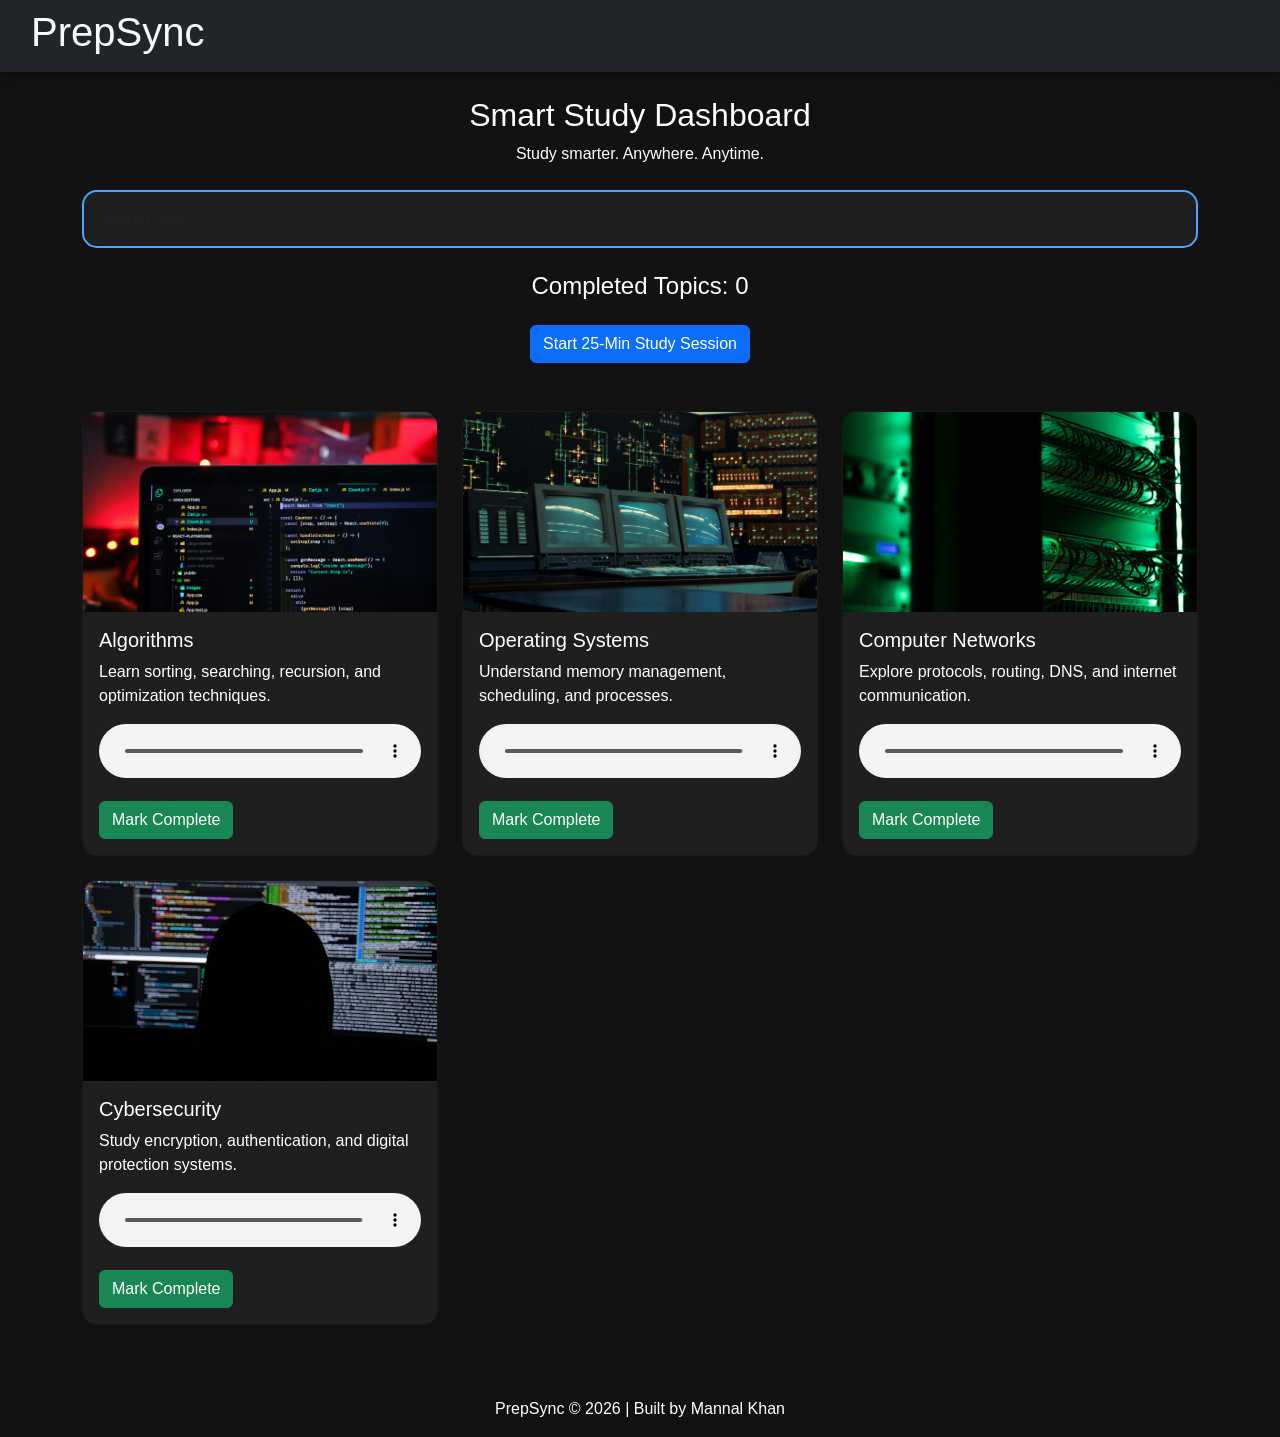
==== pwa-project/index.html @ e470e9e8 "Fixed missing audio file" ====
<!DOCTYPE html>
<html lang="en">

<head>

  <meta charset="UTF-8">

  <meta name="viewport"
        content="width=device-width, initial-scale=1.0">

  <title>PrepSync</title>

  <link rel="manifest" href="manifest.json">

  <link href="https://cdn.jsdelivr.net/npm/bootstrap@5.3.3/dist/css/bootstrap.min.css"
        rel="stylesheet">

  <link rel="stylesheet" href="style.css">

</head>

<body>

  <!-- NAVBAR -->

  <nav class="navbar navbar-dark bg-dark px-3">

    <h1 class="text-light">PrepSync</h1>

  </nav>

  <!-- MAIN CONTENT -->

  <div class="container mt-4">

    <!-- HEADER -->

    <div class="text-center mb-4">

      <h2>Smart Study Dashboard</h2>

      <p>Study smarter. Anywhere. Anytime.</p>

    </div>

    <!-- SEARCH BAR -->

    <div class="mb-4">

      <input
        type="text"
        id="searchInput"
        class="form-control"
        placeholder="Search topics..."
      >

    </div>

    <!-- PROGRESS TRACKER -->

    <div class="text-center mb-4">

      <h4 id="progressText">

        Completed Topics: 0

      </h4>

    </div>

    <!-- STUDY TIMER -->

    <div class="text-center mb-5">

      <button
        class="btn btn-primary"
        onclick="startTimer()"
      >

        Start 25-Min Study Session

      </button>

      <h3 id="timer" class="mt-3"></h3>

    </div>

    <!-- DYNAMIC TOPIC CARDS -->

    <div class="row"
         id="topicsContainer">

    </div>

  </div>

  <!-- FOOTER -->

  <footer class="text-center mt-5 mb-3">

    <p>

      PrepSync © 2026 | Built by Mannal Khan

    </p>

  </footer>

  <script src="app.js"></script>

</body>

</html>
---- pwa-project/style.css ----
body {
  background-color: #121212;
  color: white;
  font-family: Arial, sans-serif;
}

.card {
  background-color: #1f1f1f;
  color: white;
  transition: transform 0.3s;
  border-radius: 15px;
}

.card:hover {
  transform: scale(1.03);
}

img {
  height: 200px;
  object-fit: cover;
}

.navbar {
  box-shadow: 0px 2px 10px rgba(0,0,0,0.5);
}
.navbar h1 {
  margin-left: 15px;
}
#searchInput {
  padding: 15px;
  border-radius: 15px;
  border: 2px solid #4da6ff;
  background-color: #1e1e1e;
  color: white;
}

#searchInput:focus {
  outline: none;
  box-shadow: 0px 0px 10px #4da6ff;
}
.card {
  overflow: hidden;
}

.card img {
  transition: transform 0.3s ease;
}

.card:hover img {
  transform: scale(1.05);
}
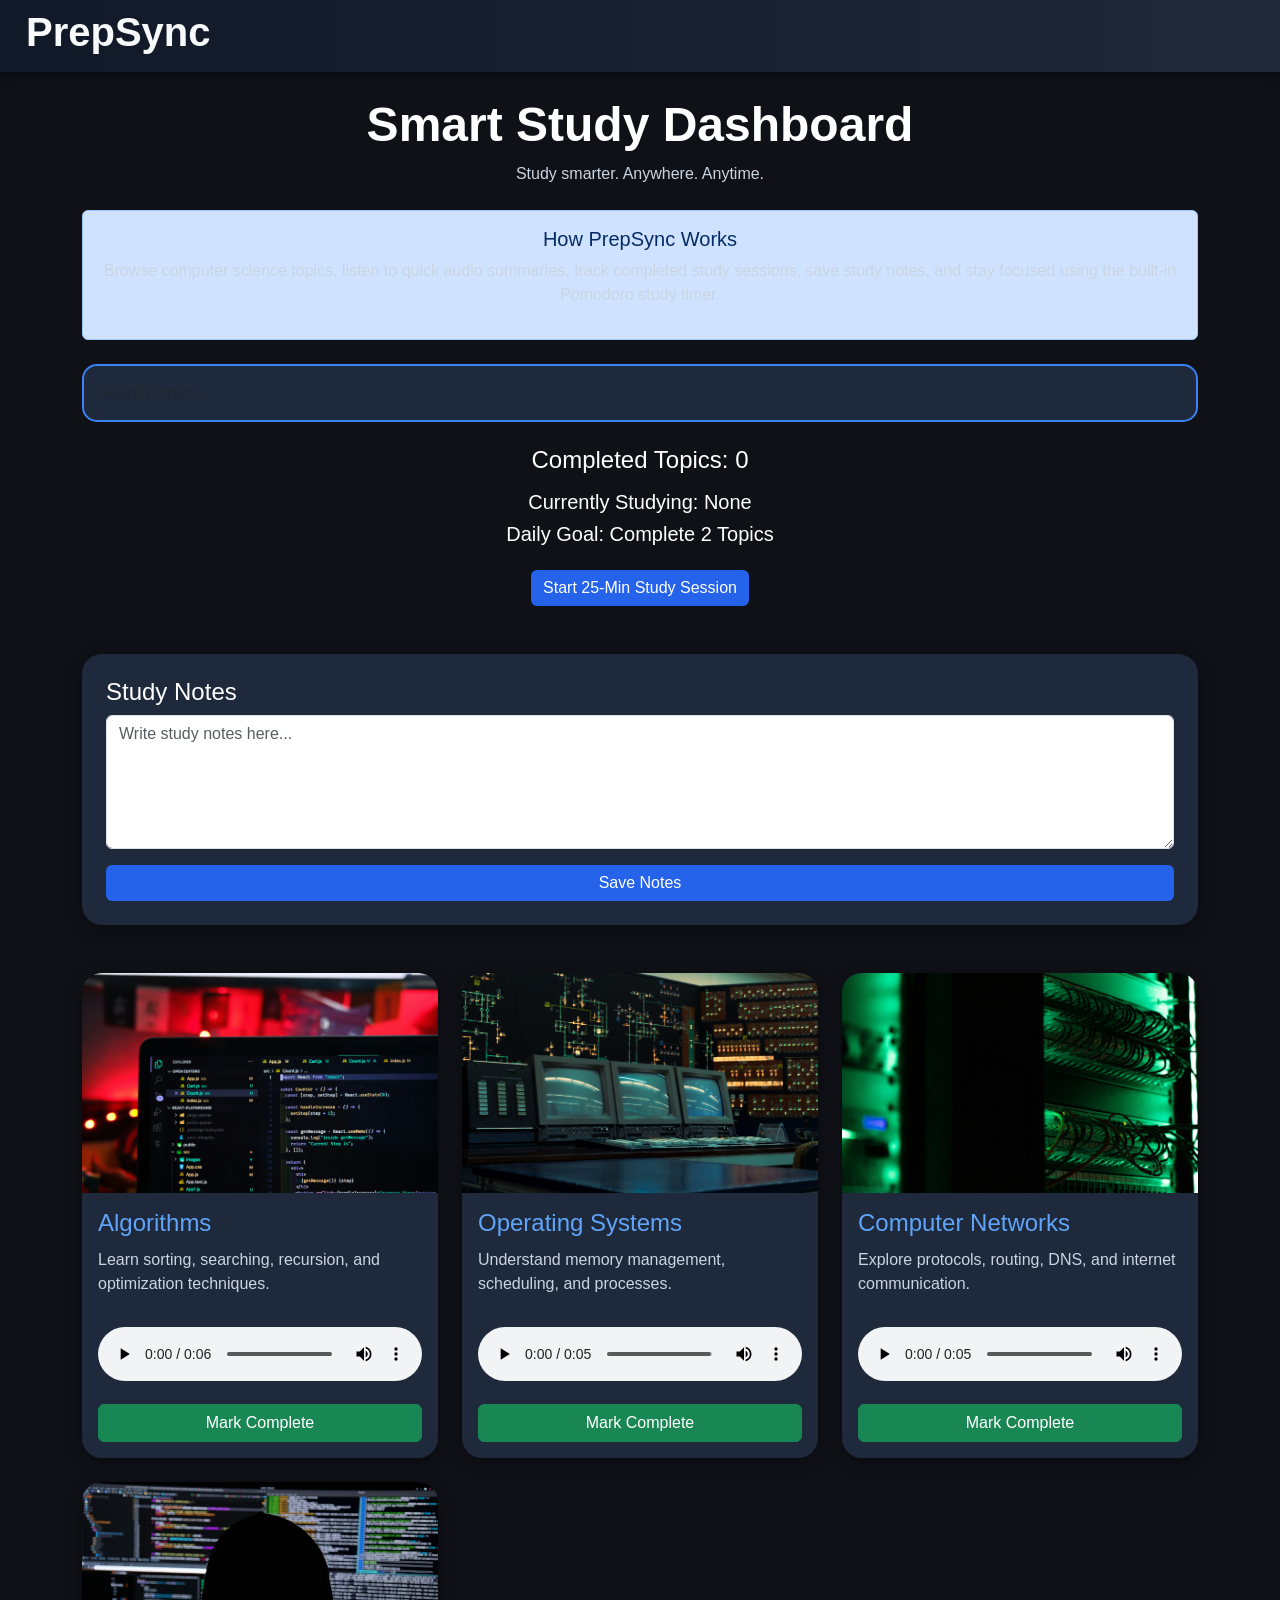
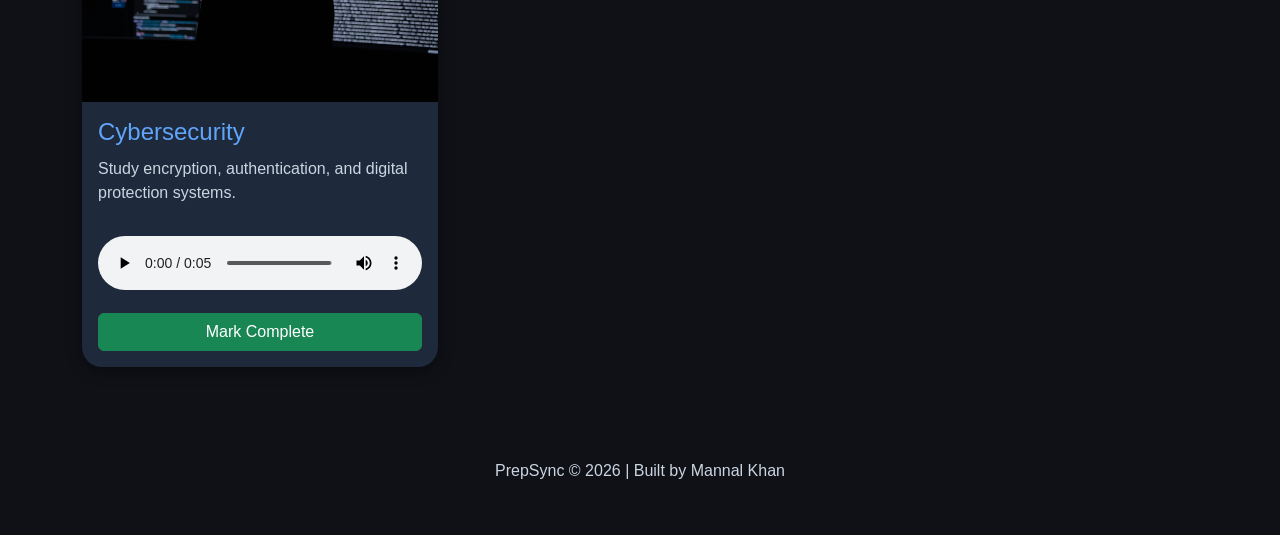
==== commit b229a71b: "Updated PrepSync functionality" ====
--- a/pwa-project/index.html
+++ b/pwa-project/index.html
@@ -41,6 +41,20 @@
 
       <p>Study smarter. Anywhere. Anytime.</p>
 
+      <div class="alert alert-primary mt-4">
+
+        <h5>How PrepSync Works</h5>
+
+        <p>
+
+          Browse computer science topics, listen to quick audio summaries,
+          track completed study sessions, save study notes, and stay focused
+          using the built-in Pomodoro study timer.
+
+        </p>
+
+      </div>
+
     </div>
 
     <!-- SEARCH BAR -->
@@ -56,7 +70,7 @@
 
     </div>
 
-    <!-- PROGRESS TRACKER -->
+    <!-- PROGRESS -->
 
     <div class="text-center mb-4">
 
@@ -66,9 +80,21 @@
 
       </h4>
 
+      <h5 id="currentTopic" class="mt-3">
+
+        Currently Studying: None
+
+      </h5>
+
+      <h5 class="mt-2">
+
+        Daily Goal: Complete 2 Topics
+
+      </h5>
+
     </div>
 
-    <!-- STUDY TIMER -->
+    <!-- TIMER -->
 
     <div class="text-center mb-5">
 
@@ -85,7 +111,31 @@
 
     </div>
 
-    <!-- DYNAMIC TOPIC CARDS -->
+    <!-- NOTES -->
+
+    <div class="card p-4 mb-5">
+
+      <h4>Study Notes</h4>
+
+      <textarea
+        id="studyNotes"
+        class="form-control mb-3"
+        rows="5"
+        placeholder="Write study notes here..."
+      ></textarea>
+
+      <button
+        class="btn btn-primary"
+        onclick="saveNotes()"
+      >
+
+        Save Notes
+
+      </button>
+
+    </div>
+
+    <!-- TOPIC CARDS -->
 
     <div class="row"
          id="topicsContainer">
--- a/pwa-project/style.css
+++ b/pwa-project/style.css
@@ -1,51 +1,183 @@
 body {
-  background-color: #121212;
+
+  background-color: #0f1117;
+
   color: white;
+
   font-family: Arial, sans-serif;
+
 }
 
+/* NAVBAR */
+
+.navbar {
+
+  background: linear-gradient(
+    to right,
+    #111827,
+    #1f2937
+  );
+
+  box-shadow: 0px 2px 10px rgba(0,0,0,0.5);
+
+}
+
+.navbar h1 {
+
+  margin-left: 10px;
+
+  font-weight: bold;
+
+}
+
+/* HEADER */
+
+h2 {
+
+  font-size: 3rem;
+
+  font-weight: bold;
+
+}
+
+p {
+
+  color: #cbd5e1;
+
+}
+
+/* SEARCH BAR */
+
+#searchInput {
+
+  padding: 15px;
+
+  border-radius: 15px;
+
+  border: 2px solid #3b82f6;
+
+  background-color: #1e293b;
+
+  color: white;
+
+}
+
+#searchInput:focus {
+
+  outline: none;
+
+  box-shadow: 0px 0px 12px #3b82f6;
+
+}
+
+/* CARDS */
+
 .card {
-  background-color: #1f1f1f;
+
+  background-color: #1e293b;
+
   color: white;
-  transition: transform 0.3s;
-  border-radius: 15px;
+
+  border-radius: 20px;
+
+  overflow: hidden;
+
+  transition:
+    transform 0.3s ease,
+    box-shadow 0.3s ease;
+
+  border: none;
+
+  box-shadow:
+    0px 4px 15px rgba(0,0,0,0.4);
+
 }
 
 .card:hover {
-  transform: scale(1.03);
-}
 
-img {
-  height: 200px;
-  object-fit: cover;
-}
+  transform: translateY(-5px);
 
-.navbar {
-  box-shadow: 0px 2px 10px rgba(0,0,0,0.5);
-}
-.navbar h1 {
-  margin-left: 15px;
-}
-#searchInput {
-  padding: 15px;
-  border-radius: 15px;
-  border: 2px solid #4da6ff;
-  background-color: #1e1e1e;
-  color: white;
-}
+  box-shadow:
+    0px 8px 20px rgba(59,130,246,0.3);
 
-#searchInput:focus {
-  outline: none;
-  box-shadow: 0px 0px 10px #4da6ff;
-}
-.card {
-  overflow: hidden;
 }
 
 .card img {
+
+  height: 220px;
+
+  object-fit: cover;
+
   transition: transform 0.3s ease;
+
 }
 
 .card:hover img {
+
   transform: scale(1.05);
+
+}
+
+.card-body h5 {
+
+  color: #60a5fa;
+
+  font-size: 1.5rem;
+
+  margin-bottom: 10px;
+
+}
+
+/* BUTTONS */
+
+.btn-primary {
+
+  background-color: #2563eb;
+
+  border: none;
+
+}
+
+.btn-primary:hover {
+
+  background-color: #1d4ed8;
+
+}
+
+.complete-btn {
+
+  width: 100%;
+
+}
+
+/* AUDIO */
+
+audio {
+
+  margin-top: 15px;
+
+  width: 100%;
+
+}
+
+/* TIMER */
+
+#timer {
+
+  color: #60a5fa;
+
+  font-weight: bold;
+
+  margin-top: 15px;
+
+}
+
+/* FOOTER */
+
+footer {
+
+  color: #94a3b8;
+
+  padding: 20px;
+
 }
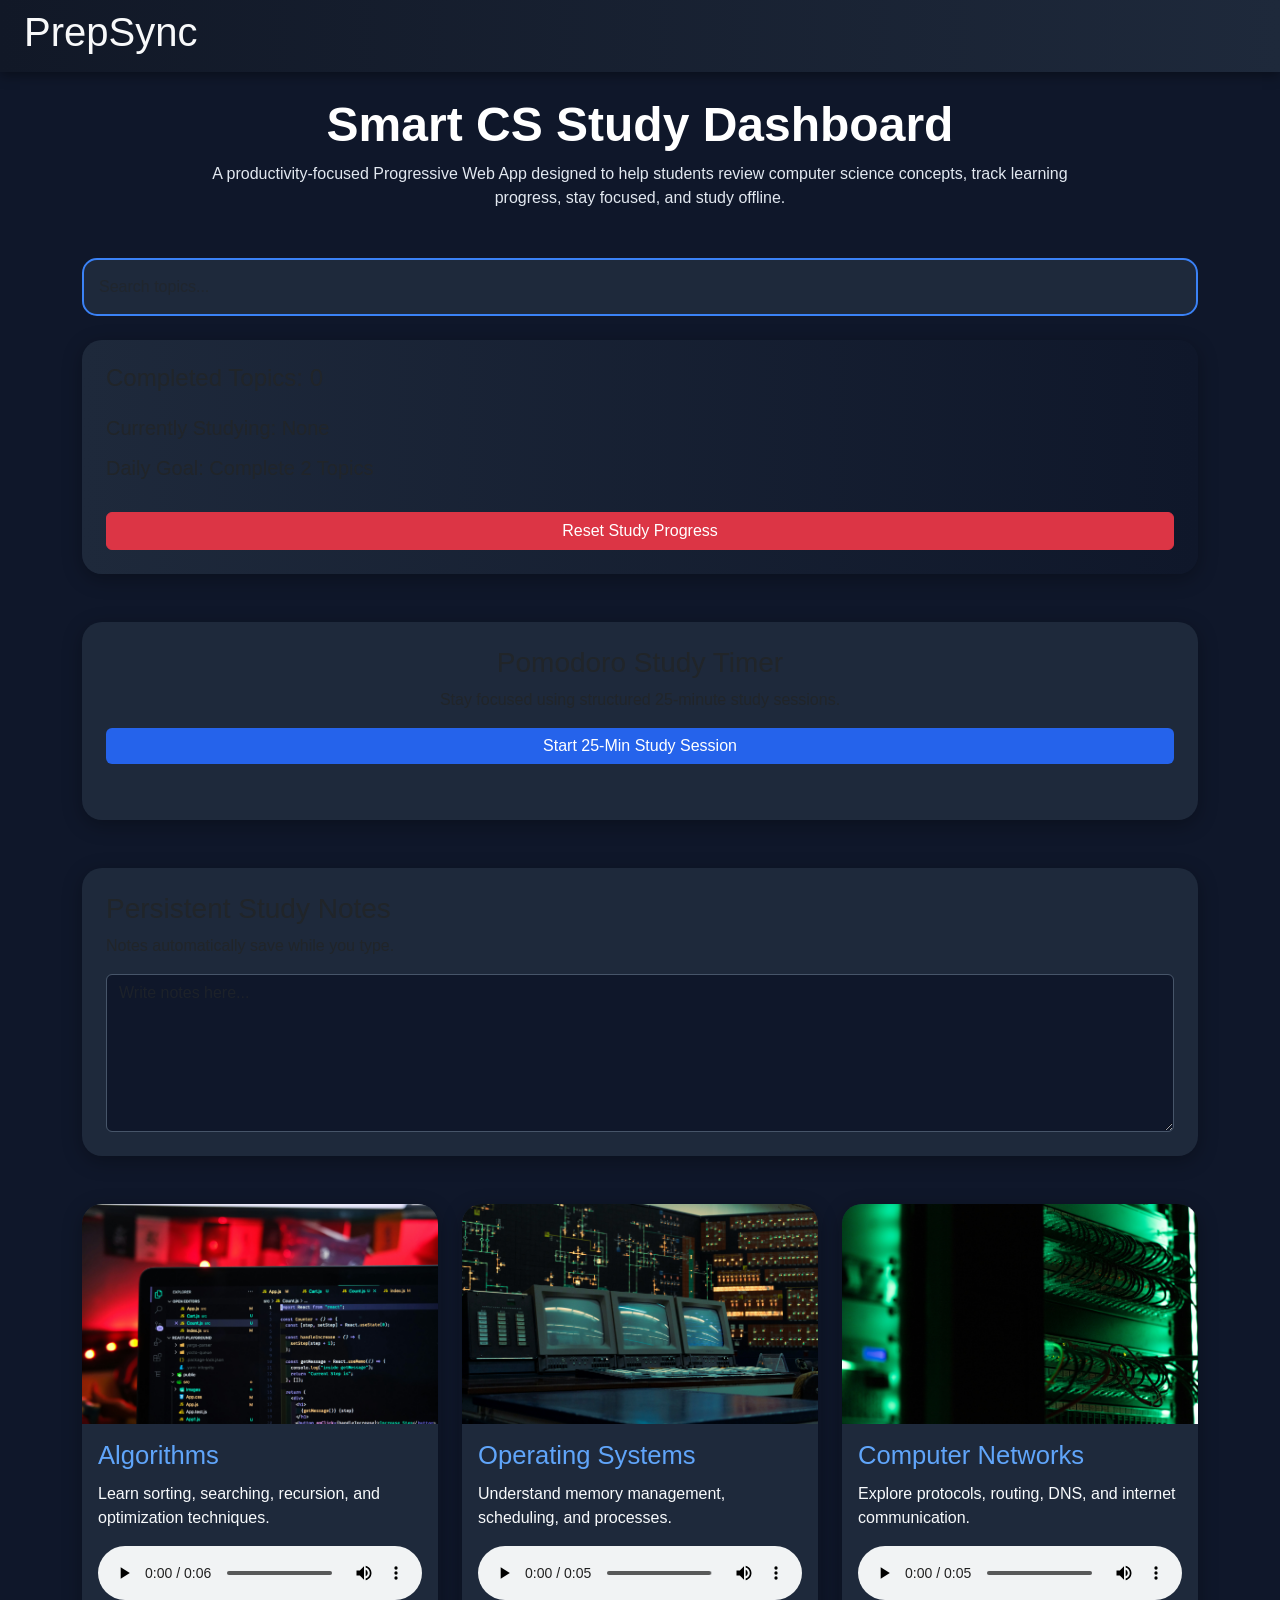
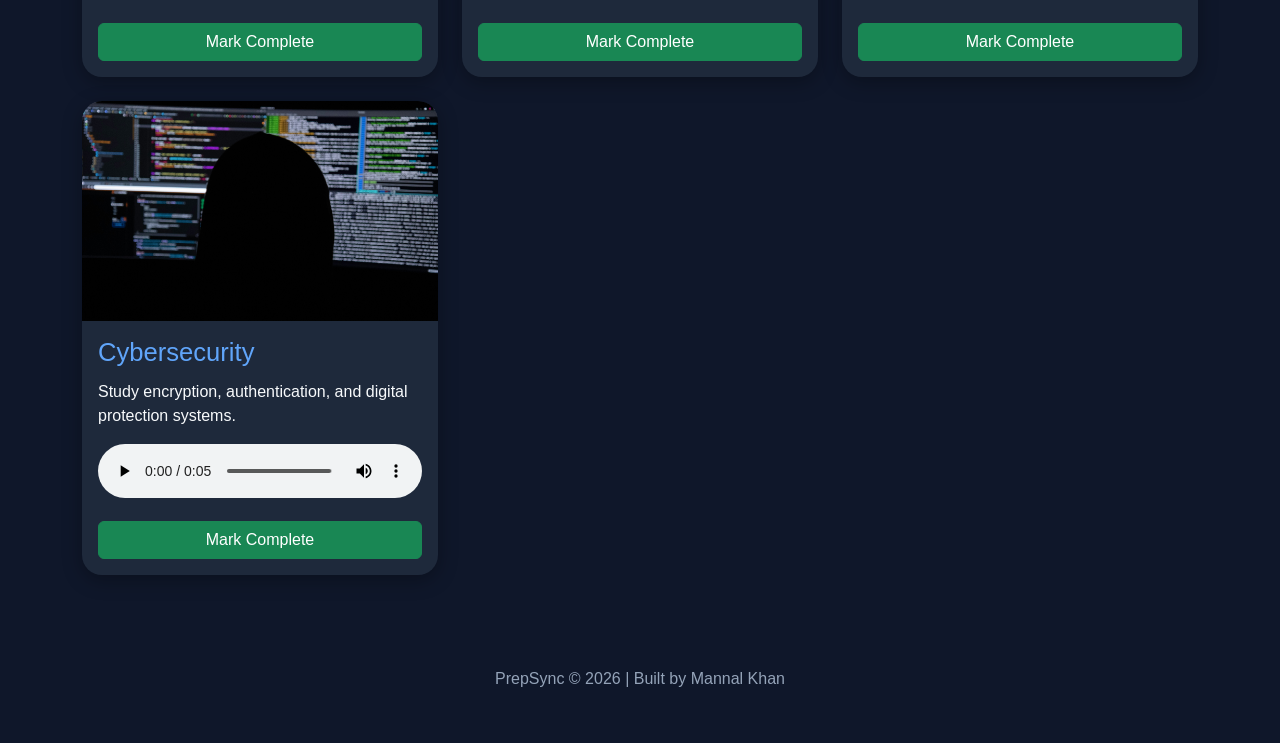
==== commit aefba927: "Final advanced PrepSync version" ====
--- a/pwa-project/index.html
+++ b/pwa-project/index.html
@@ -23,9 +23,13 @@
 
   <!-- NAVBAR -->
 
-  <nav class="navbar navbar-dark bg-dark px-3">
-
-    <h1 class="text-light">PrepSync</h1>
+  <nav class="navbar navbar-dark px-4">
+
+    <h1 class="text-light">
+
+      PrepSync
+
+    </h1>
 
   </nav>
 
@@ -33,31 +37,27 @@
 
   <div class="container mt-4">
 
-    <!-- HEADER -->
-
-    <div class="text-center mb-4">
-
-      <h2>Smart Study Dashboard</h2>
-
-      <p>Study smarter. Anywhere. Anytime.</p>
-
-      <div class="alert alert-primary mt-4">
-
-        <h5>How PrepSync Works</h5>
-
-        <p>
-
-          Browse computer science topics, listen to quick audio summaries,
-          track completed study sessions, save study notes, and stay focused
-          using the built-in Pomodoro study timer.
-
-        </p>
-
-      </div>
-
-    </div>
-
-    <!-- SEARCH BAR -->
+    <!-- HERO -->
+
+    <div class="text-center mb-5">
+
+      <h2>
+
+        Smart CS Study Dashboard
+
+      </h2>
+
+      <p class="hero-text">
+
+        A productivity-focused Progressive Web App designed
+        to help students review computer science concepts,
+        track learning progress, stay focused, and study offline.
+
+      </p>
+
+    </div>
+
+    <!-- SEARCH -->
 
     <div class="mb-4">
 
@@ -70,9 +70,9 @@
 
     </div>
 
-    <!-- PROGRESS -->
-
-    <div class="text-center mb-4">
+    <!-- DASHBOARD -->
+
+    <div class="dashboard card p-4 mb-5">
 
       <h4 id="progressText">
 
@@ -92,11 +92,32 @@
 
       </h5>
 
+      <button
+        class="btn btn-danger mt-4"
+        onclick="resetProgress()"
+      >
+
+        Reset Study Progress
+
+      </button>
+
     </div>
 
     <!-- TIMER -->
 
-    <div class="text-center mb-5">
+    <div class="card p-4 mb-5 text-center">
+
+      <h3>
+
+        Pomodoro Study Timer
+
+      </h3>
+
+      <p>
+
+        Stay focused using structured 25-minute study sessions.
+
+      </p>
 
       <button
         class="btn btn-primary"
@@ -107,7 +128,7 @@
 
       </button>
 
-      <h3 id="timer" class="mt-3"></h3>
+      <h2 id="timer" class="mt-4"></h2>
 
     </div>
 
@@ -115,23 +136,45 @@
 
     <div class="card p-4 mb-5">
 
-      <h4>Study Notes</h4>
+      <h3>
+
+        Persistent Study Notes
+
+      </h3>
+
+      <p>
+
+        Notes automatically save while you type.
+
+      </p>
 
       <textarea
         id="studyNotes"
-        class="form-control mb-3"
-        rows="5"
-        placeholder="Write study notes here..."
+        class="form-control"
+        rows="6"
+        placeholder="Write notes here..."
       ></textarea>
 
-      <button
-        class="btn btn-primary"
-        onclick="saveNotes()"
-      >
-
-        Save Notes
-
-      </button>
+    </div>
+
+    <!-- LEARNING PANEL -->
+
+    <div
+      id="topicDetails"
+      class="card p-4 mb-5 d-none"
+    >
+
+      <h2 id="detailTitle"></h2>
+
+      <p id="detailDescription"></p>
+
+      <div class="alert alert-info mt-3">
+
+        <h5>Study Tip</h5>
+
+        <p id="studyTip"></p>
+
+      </div>
 
     </div>
 
--- a/pwa-project/style.css
+++ b/pwa-project/style.css
@@ -1,6 +1,6 @@
 body {
 
-  background-color: #0f1117;
+  background-color: #0f172a;
 
   color: white;
 
@@ -15,22 +15,15 @@
   background: linear-gradient(
     to right,
     #111827,
-    #1f2937
+    #1e293b
   );
 
-  box-shadow: 0px 2px 10px rgba(0,0,0,0.5);
+  box-shadow:
+    0px 3px 12px rgba(0,0,0,0.4);
 
 }
 
-.navbar h1 {
-
-  margin-left: 10px;
-
-  font-weight: bold;
-
-}
-
-/* HEADER */
+/* HERO */
 
 h2 {
 
@@ -40,25 +33,29 @@
 
 }
 
-p {
+.hero-text {
 
-  color: #cbd5e1;
+  color: #e2e8f0;
+
+  max-width: 900px;
+
+  margin: auto;
 
 }
 
-/* SEARCH BAR */
+/* SEARCH */
 
 #searchInput {
 
-  padding: 15px;
+  background-color: #1e293b;
+
+  border: 2px solid #3b82f6;
+
+  color: white;
 
   border-radius: 15px;
 
-  border: 2px solid #3b82f6;
-
-  background-color: #1e293b;
-
-  color: white;
+  padding: 15px;
 
 }
 
@@ -66,7 +63,8 @@
 
   outline: none;
 
-  box-shadow: 0px 0px 12px #3b82f6;
+  box-shadow:
+    0px 0px 12px #3b82f6;
 
 }
 
@@ -76,9 +74,12 @@
 
   background-color: #1e293b;
 
-  color: white;
+  border: none;
 
   border-radius: 20px;
+
+  box-shadow:
+    0px 5px 20px rgba(0,0,0,0.3);
 
   overflow: hidden;
 
@@ -86,19 +87,14 @@
     transform 0.3s ease,
     box-shadow 0.3s ease;
 
-  border: none;
-
-  box-shadow:
-    0px 4px 15px rgba(0,0,0,0.4);
-
 }
 
 .card:hover {
 
-  transform: translateY(-5px);
+  transform: translateY(-6px);
 
   box-shadow:
-    0px 8px 20px rgba(59,130,246,0.3);
+    0px 10px 25px rgba(59,130,246,0.25);
 
 }
 
@@ -108,23 +104,25 @@
 
   object-fit: cover;
 
-  transition: transform 0.3s ease;
-
-}
-
-.card:hover img {
-
-  transform: scale(1.05);
-
 }
 
 .card-body h5 {
 
   color: #60a5fa;
 
-  font-size: 1.5rem;
+  font-size: 1.6rem;
 
-  margin-bottom: 10px;
+  margin-bottom: 12px;
+
+}
+
+.card-body p {
+
+  color: #f8fafc;
+
+  font-size: 1rem;
+
+  line-height: 1.5;
 
 }
 
@@ -150,25 +148,41 @@
 
 }
 
-/* AUDIO */
+/* DASHBOARD */
 
-audio {
+.dashboard {
 
-  margin-top: 15px;
-
-  width: 100%;
+  background:
+    linear-gradient(
+      to right,
+      #1e293b,
+      #0f172a
+    );
 
 }
 
-/* TIMER */
+/* NOTES */
 
-#timer {
+textarea {
 
-  color: #60a5fa;
+  background-color: #0f172a !important;
 
-  font-weight: bold;
+  color: white !important;
 
-  margin-top: 15px;
+  border: 1px solid #475569 !important;
+
+}
+
+/* DETAIL PANEL */
+
+#topicDetails {
+
+  background:
+    linear-gradient(
+      to right,
+      #1e293b,
+      #172554
+    );
 
 }
 
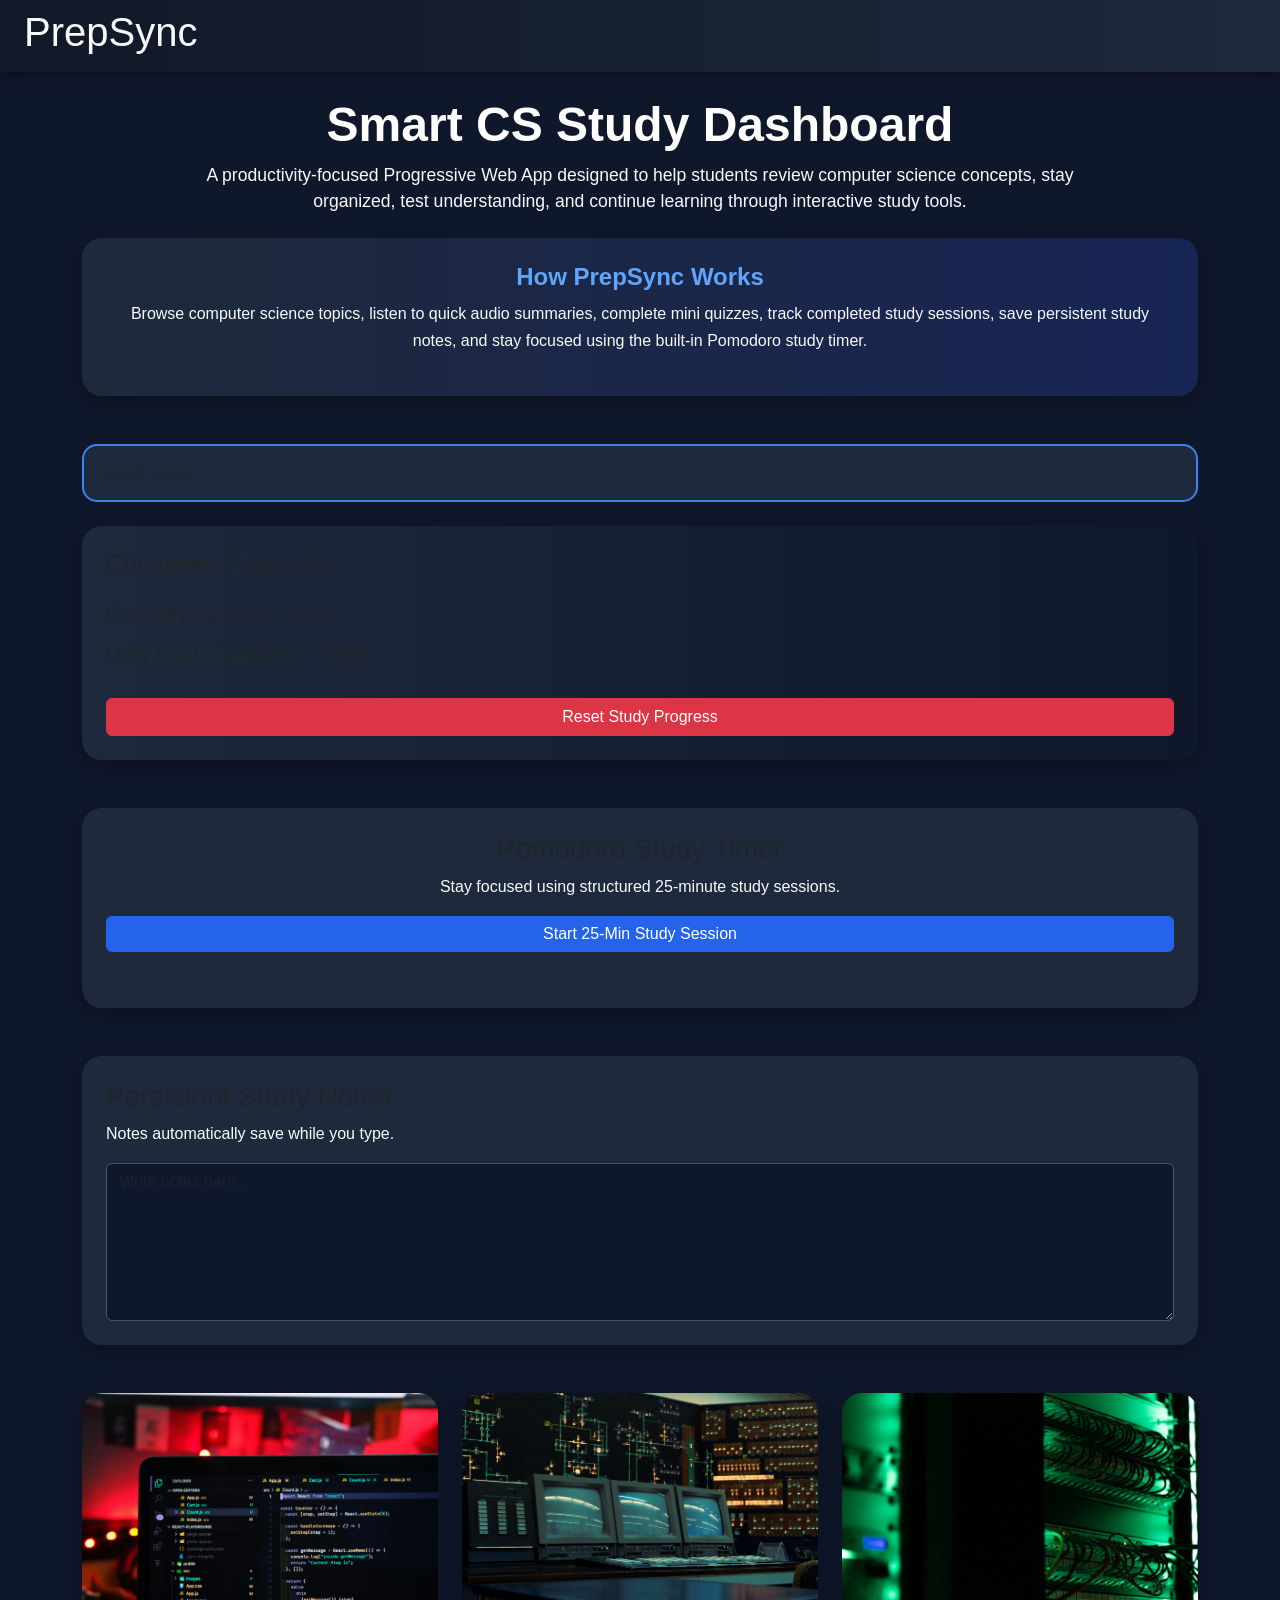
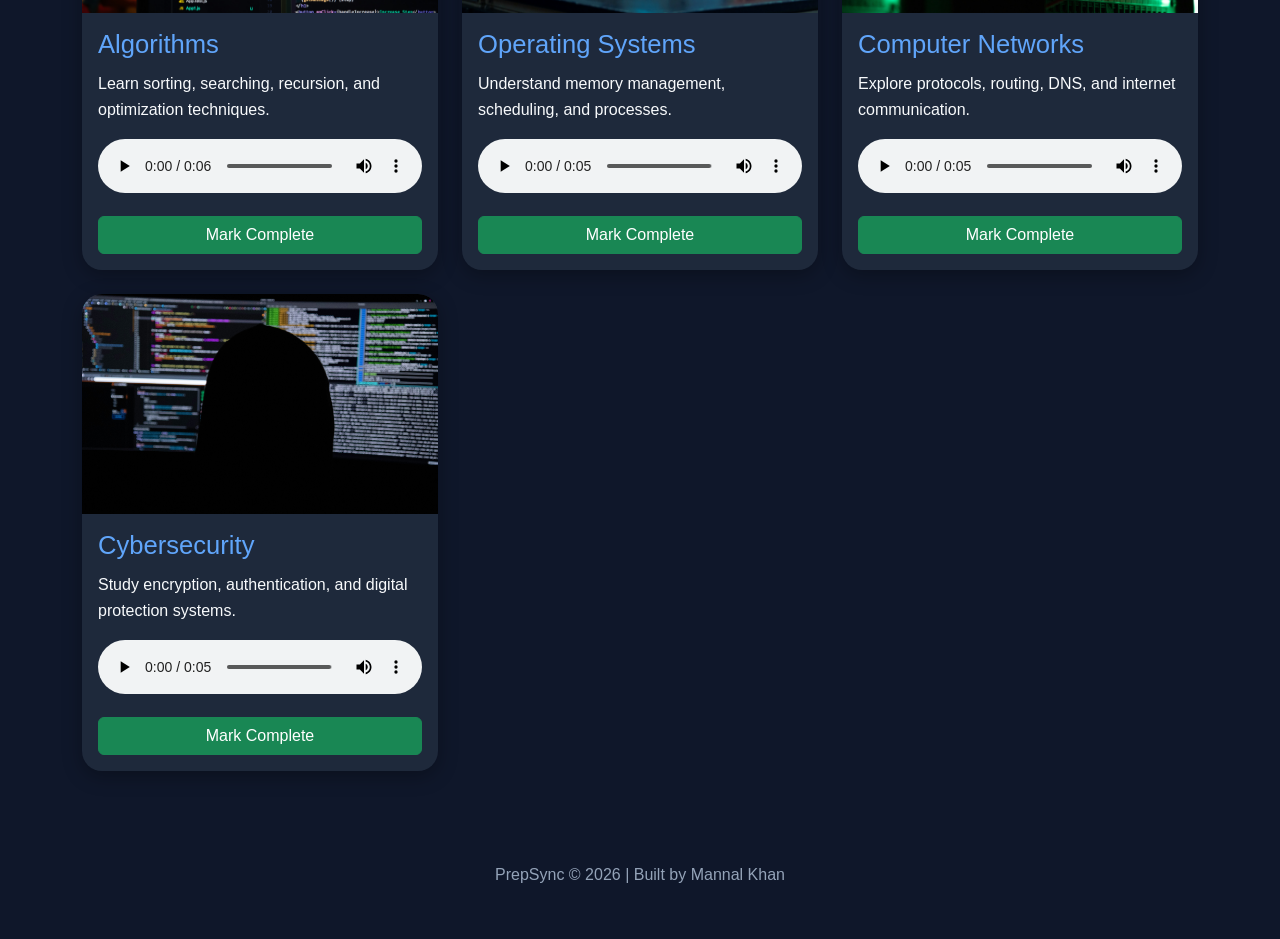
==== commit bcb6a8c3: "Final professional PrepSync version" ====
--- a/pwa-project/index.html
+++ b/pwa-project/index.html
@@ -33,7 +33,7 @@
 
   </nav>
 
-  <!-- MAIN CONTENT -->
+  <!-- MAIN -->
 
   <div class="container mt-4">
 
@@ -51,9 +51,32 @@
 
         A productivity-focused Progressive Web App designed
         to help students review computer science concepts,
-        track learning progress, stay focused, and study offline.
+        stay organized, test understanding, and continue
+        learning through interactive study tools.
 
       </p>
+
+      <!-- HOW IT WORKS -->
+
+      <div class="how-box mt-4">
+
+        <h4>
+
+          How PrepSync Works
+
+        </h4>
+
+        <p>
+
+          Browse computer science topics, listen to quick
+          audio summaries, complete mini quizzes, track
+          completed study sessions, save persistent study
+          notes, and stay focused using the built-in
+          Pomodoro study timer.
+
+        </p>
+
+      </div>
 
     </div>
 
@@ -113,7 +136,7 @@
 
       </h3>
 
-      <p>
+      <p class="card-text">
 
         Stay focused using structured 25-minute study sessions.
 
@@ -142,7 +165,7 @@
 
       </h3>
 
-      <p>
+      <p class="card-text">
 
         Notes automatically save while you type.
 
@@ -170,15 +193,106 @@
 
       <div class="alert alert-info mt-3">
 
-        <h5>Study Tip</h5>
+        <h5>
+
+          Study Tip
+
+        </h5>
 
         <p id="studyTip"></p>
 
       </div>
 
-    </div>
-
-    <!-- TOPIC CARDS -->
+      <!-- RESOURCE LINKS -->
+
+      <div class="mt-4">
+
+        <h5>
+
+          Continue Learning
+
+        </h5>
+
+        <div class="d-grid gap-2 mt-3">
+
+          <a
+            id="youtubeLink"
+            class="btn btn-danger"
+            target="_blank"
+          >
+
+            Watch YouTube Tutorials
+
+          </a>
+
+          <a
+            id="googleLink"
+            class="btn btn-info"
+            target="_blank"
+          >
+
+            Search Google Resources
+
+          </a>
+
+          <a
+            id="wikiLink"
+            class="btn btn-secondary"
+            target="_blank"
+          >
+
+            Read Wikipedia Overview
+
+          </a>
+
+        </div>
+
+      </div>
+
+    </div>
+
+    <!-- QUIZ PANEL -->
+
+    <div
+      id="quizPanel"
+      class="card p-4 mb-5 d-none"
+    >
+
+      <h3>
+
+        Quick Knowledge Check
+
+      </h3>
+
+      <p id="quizQuestion"></p>
+
+      <div class="d-grid gap-2">
+
+        <button
+          class="btn btn-outline-light"
+          onclick="checkAnswer(0)"
+          id="choice0"
+        ></button>
+
+        <button
+          class="btn btn-outline-light"
+          onclick="checkAnswer(1)"
+          id="choice1"
+        ></button>
+
+        <button
+          class="btn btn-outline-light"
+          onclick="checkAnswer(2)"
+          id="choice2"
+        ></button>
+
+      </div>
+
+      <h5 class="mt-4" id="quizResult"></h5>
+
+    </div>
+
+    <!-- TOPICS -->
 
     <div class="row"
          id="topicsContainer">
--- a/pwa-project/style.css
+++ b/pwa-project/style.css
@@ -12,11 +12,12 @@
 
 .navbar {
 
-  background: linear-gradient(
-    to right,
-    #111827,
-    #1e293b
-  );
+  background:
+    linear-gradient(
+      to right,
+      #111827,
+      #1e293b
+    );
 
   box-shadow:
     0px 3px 12px rgba(0,0,0,0.4);
@@ -35,11 +36,51 @@
 
 .hero-text {
 
-  color: #e2e8f0;
+  color: #f8fafc;
 
   max-width: 900px;
 
   margin: auto;
+
+  font-size: 1.1rem;
+
+}
+
+/* HOW BOX */
+
+.how-box {
+
+  background:
+    linear-gradient(
+      to right,
+      #1e293b,
+      #172554
+    );
+
+  padding: 25px;
+
+  border-radius: 20px;
+
+  box-shadow:
+    0px 5px 20px rgba(0,0,0,0.3);
+
+}
+
+.how-box h4 {
+
+  color: #60a5fa;
+
+  font-weight: bold;
+
+}
+
+.how-box p {
+
+  color: #f8fafc;
+
+  font-size: 1rem;
+
+  line-height: 1.7;
 
 }
 
@@ -116,13 +157,16 @@
 
 }
 
-.card-body p {
-
-  color: #f8fafc;
+.card-body p,
+.card-text,
+#detailDescription,
+#quizQuestion {
+
+  color: #f8fafc !important;
 
   font-size: 1rem;
 
-  line-height: 1.5;
+  line-height: 1.6;
 
 }
 
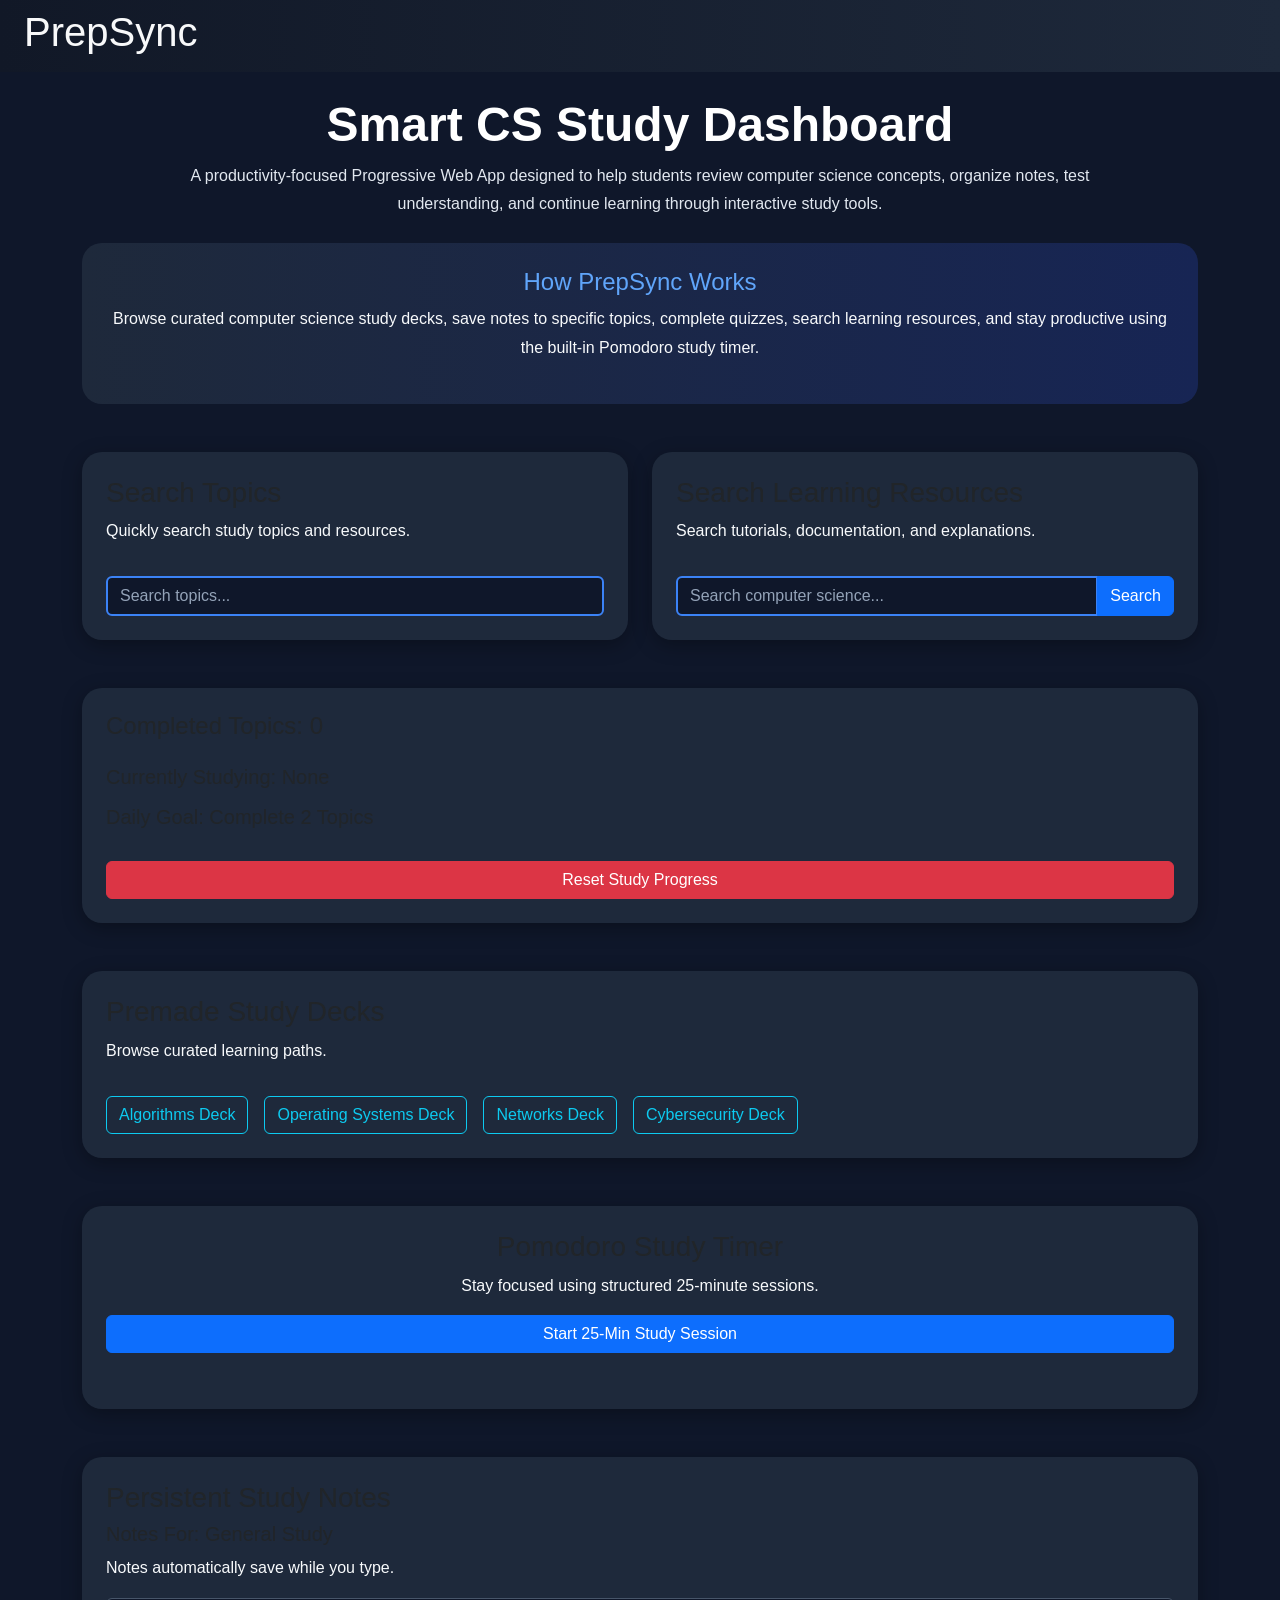
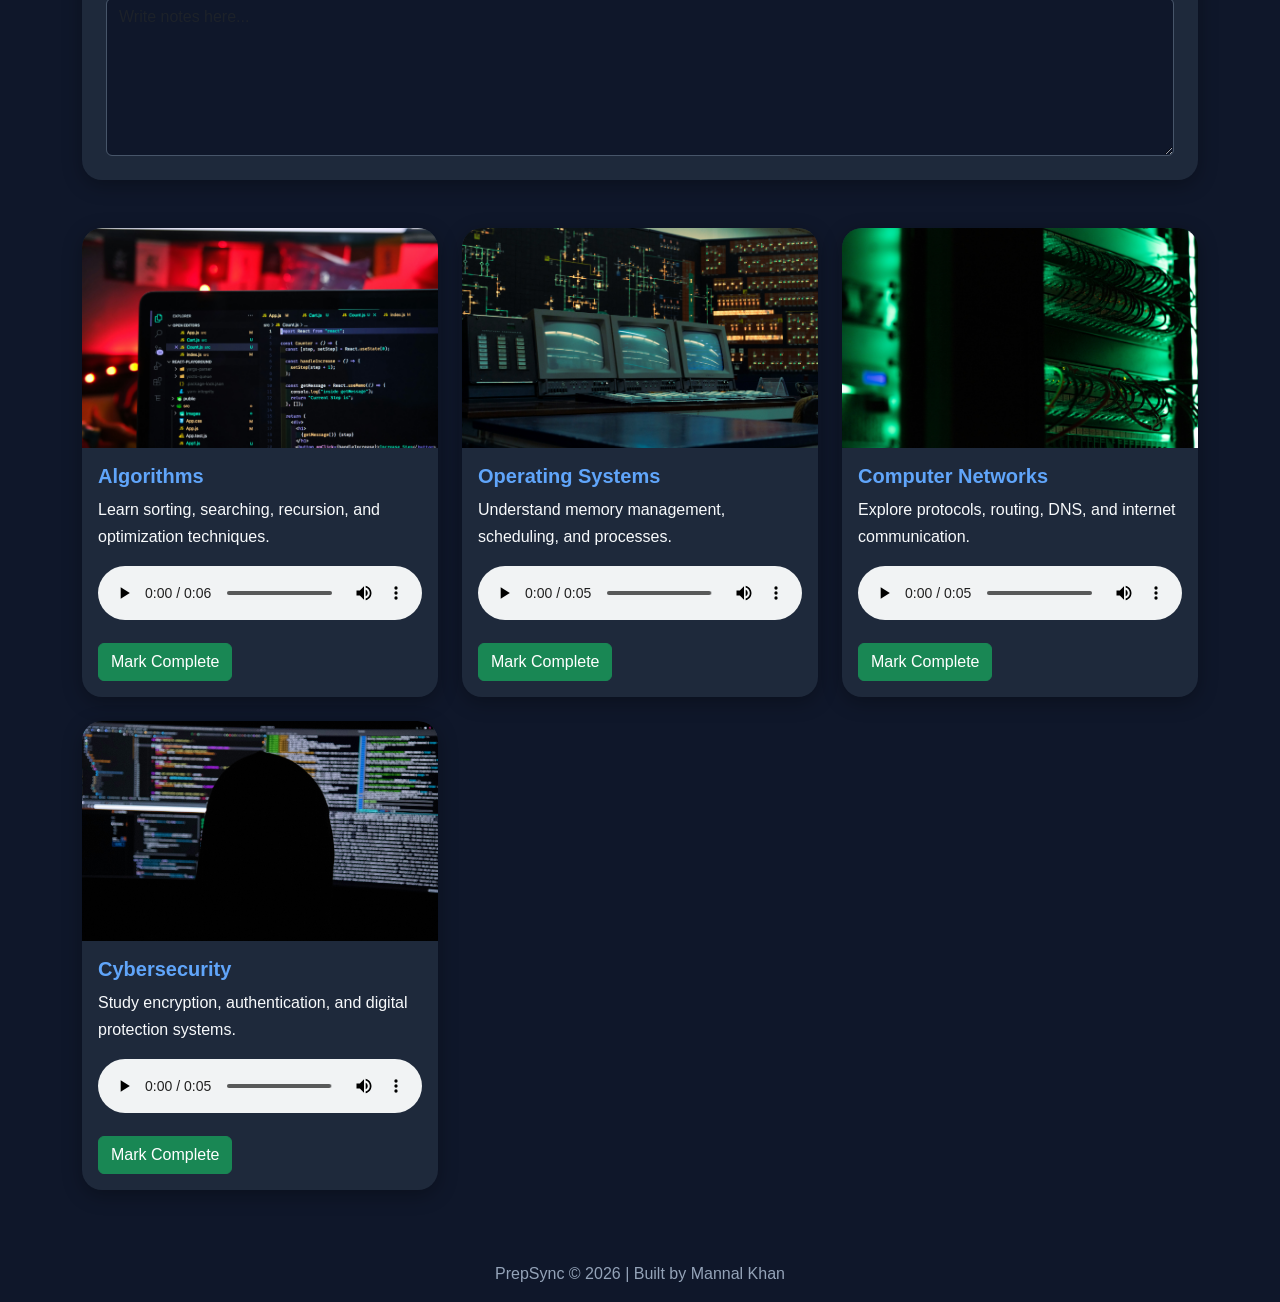
==== commit 69f734fc: "Final PrepSync platform redesign" ====
--- a/pwa-project/index.html
+++ b/pwa-project/index.html
@@ -51,12 +51,12 @@
 
         A productivity-focused Progressive Web App designed
         to help students review computer science concepts,
-        stay organized, test understanding, and continue
+        organize notes, test understanding, and continue
         learning through interactive study tools.
 
       </p>
 
-      <!-- HOW IT WORKS -->
+      <!-- HOW BOX -->
 
       <div class="how-box mt-4">
 
@@ -68,11 +68,10 @@
 
         <p>
 
-          Browse computer science topics, listen to quick
-          audio summaries, complete mini quizzes, track
-          completed study sessions, save persistent study
-          notes, and stay focused using the built-in
-          Pomodoro study timer.
+          Browse curated computer science study decks,
+          save notes to specific topics, complete quizzes,
+          search learning resources, and stay productive
+          using the built-in Pomodoro study timer.
 
         </p>
 
@@ -80,16 +79,81 @@
 
     </div>
 
-    <!-- SEARCH -->
-
-    <div class="mb-4">
-
-      <input
-        type="text"
-        id="searchInput"
-        class="form-control"
-        placeholder="Search topics..."
-      >
+    <!-- TOP DASHBOARD GRID -->
+
+    <div class="row g-4 mb-5">
+
+      <!-- SEARCH -->
+
+      <div class="col-lg-6">
+
+        <div class="card p-4 h-100">
+
+          <h3>
+
+            Search Topics
+
+          </h3>
+
+          <p class="card-text">
+
+            Quickly search study topics and resources.
+
+          </p>
+
+          <input
+            type="text"
+            id="searchInput"
+            class="form-control mt-3"
+            placeholder="Search topics..."
+          >
+
+        </div>
+
+      </div>
+
+      <!-- RESOURCE SEARCH -->
+
+      <div class="col-lg-6">
+
+        <div class="card p-4 h-100">
+
+          <h3>
+
+            Search Learning Resources
+
+          </h3>
+
+          <p class="card-text">
+
+            Search tutorials, documentation,
+            and explanations.
+
+          </p>
+
+          <div class="input-group mt-3">
+
+            <input
+              type="text"
+              id="resourceSearch"
+              class="form-control"
+              placeholder="Search computer science..."
+            >
+
+            <button
+              class="btn btn-primary"
+              onclick="searchResources()"
+            >
+
+              Search
+
+            </button>
+
+          </div>
+
+        </div>
+
+      </div>
 
     </div>
 
@@ -126,6 +190,64 @@
 
     </div>
 
+    <!-- DECKS -->
+
+    <div class="card p-4 mb-5">
+
+      <h3>
+
+        Premade Study Decks
+
+      </h3>
+
+      <p class="card-text">
+
+        Browse curated learning paths.
+
+      </p>
+
+      <div class="d-flex flex-wrap gap-3 mt-3">
+
+        <button
+          class="btn btn-outline-info"
+          onclick="openDeck('Algorithms')"
+        >
+
+          Algorithms Deck
+
+        </button>
+
+        <button
+          class="btn btn-outline-info"
+          onclick="openDeck('Operating Systems')"
+        >
+
+          Operating Systems Deck
+
+        </button>
+
+        <button
+          class="btn btn-outline-info"
+          onclick="openDeck('Networks')"
+        >
+
+          Networks Deck
+
+        </button>
+
+        <button
+          class="btn btn-outline-info"
+          onclick="openDeck('Cybersecurity')"
+        >
+
+          Cybersecurity Deck
+
+        </button>
+
+      </div>
+
+    </div>
+
     <!-- TIMER -->
 
     <div class="card p-4 mb-5 text-center">
@@ -138,7 +260,7 @@
 
       <p class="card-text">
 
-        Stay focused using structured 25-minute study sessions.
+        Stay focused using structured 25-minute sessions.
 
       </p>
 
@@ -164,6 +286,12 @@
         Persistent Study Notes
 
       </h3>
+
+      <h5 id="notesDeckTitle">
+
+        Notes For: General Study
+
+      </h5>
 
       <p class="card-text">
 
@@ -191,10 +319,37 @@
 
       <p id="detailDescription"></p>
 
-      <div class="alert alert-info mt-3">
+      <div class="alert alert-warning mt-4">
 
         <h5>
 
+          AI Study Summary
+
+        </h5>
+
+        <p id="studySummary"></p>
+
+      </div>
+
+      <div class="mt-4">
+
+        <h5>
+
+          Difficulty Level
+
+        </h5>
+
+        <span
+          id="difficultyBadge"
+          class="badge bg-primary p-2"
+        ></span>
+
+      </div>
+
+      <div class="alert alert-info mt-4">
+
+        <h5>
+
           Study Tip
 
         </h5>
@@ -203,7 +358,7 @@
 
       </div>
 
-      <!-- RESOURCE LINKS -->
+      <!-- LINKS -->
 
       <div class="mt-4">
 
@@ -251,7 +406,7 @@
 
     </div>
 
-    <!-- QUIZ PANEL -->
+    <!-- QUIZ -->
 
     <div
       id="quizPanel"
--- a/pwa-project/style.css
+++ b/pwa-project/style.css
@@ -8,8 +8,6 @@
 
 }
 
-/* NAVBAR */
-
 .navbar {
 
   background:
@@ -19,12 +17,7 @@
       #1e293b
     );
 
-  box-shadow:
-    0px 3px 12px rgba(0,0,0,0.4);
-
 }
-
-/* HERO */
 
 h2 {
 
@@ -32,21 +25,21 @@
 
   font-weight: bold;
 
+  color: white;
+
 }
 
 .hero-text {
 
-  color: #f8fafc;
+  color: #e2e8f0;
 
   max-width: 900px;
 
   margin: auto;
 
-  font-size: 1.1rem;
+  line-height: 1.8;
 
 }
-
-/* HOW BOX */
 
 .how-box {
 
@@ -61,16 +54,11 @@
 
   border-radius: 20px;
 
-  box-shadow:
-    0px 5px 20px rgba(0,0,0,0.3);
-
 }
 
 .how-box h4 {
 
   color: #60a5fa;
-
-  font-weight: bold;
 
 }
 
@@ -78,38 +66,9 @@
 
   color: #f8fafc;
 
-  font-size: 1rem;
-
-  line-height: 1.7;
+  line-height: 1.8;
 
 }
-
-/* SEARCH */
-
-#searchInput {
-
-  background-color: #1e293b;
-
-  border: 2px solid #3b82f6;
-
-  color: white;
-
-  border-radius: 15px;
-
-  padding: 15px;
-
-}
-
-#searchInput:focus {
-
-  outline: none;
-
-  box-shadow:
-    0px 0px 12px #3b82f6;
-
-}
-
-/* CARDS */
 
 .card {
 
@@ -125,17 +84,13 @@
   overflow: hidden;
 
   transition:
-    transform 0.3s ease,
-    box-shadow 0.3s ease;
+    transform 0.3s ease;
 
 }
 
 .card:hover {
 
-  transform: translateY(-6px);
-
-  box-shadow:
-    0px 10px 25px rgba(59,130,246,0.25);
+  transform: translateY(-5px);
 
 }
 
@@ -151,61 +106,22 @@
 
   color: #60a5fa;
 
-  font-size: 1.6rem;
-
-  margin-bottom: 12px;
+  font-weight: bold;
 
 }
 
 .card-body p,
 .card-text,
 #detailDescription,
-#quizQuestion {
+#quizQuestion,
+#studyTip,
+#studySummary {
 
   color: #f8fafc !important;
 
-  font-size: 1rem;
-
-  line-height: 1.6;
+  line-height: 1.7;
 
 }
-
-/* BUTTONS */
-
-.btn-primary {
-
-  background-color: #2563eb;
-
-  border: none;
-
-}
-
-.btn-primary:hover {
-
-  background-color: #1d4ed8;
-
-}
-
-.complete-btn {
-
-  width: 100%;
-
-}
-
-/* DASHBOARD */
-
-.dashboard {
-
-  background:
-    linear-gradient(
-      to right,
-      #1e293b,
-      #0f172a
-    );
-
-}
-
-/* NOTES */
 
 textarea {
 
@@ -217,25 +133,32 @@
 
 }
 
-/* DETAIL PANEL */
+textarea::placeholder {
 
-#topicDetails {
-
-  background:
-    linear-gradient(
-      to right,
-      #1e293b,
-      #172554
-    );
+  color: #94a3b8;
 
 }
 
-/* FOOTER */
+#searchInput,
+#resourceSearch {
+
+  background-color: #0f172a;
+
+  color: white;
+
+  border: 2px solid #3b82f6;
+
+}
+
+#searchInput::placeholder,
+#resourceSearch::placeholder {
+
+  color: #94a3b8;
+
+}
 
 footer {
 
   color: #94a3b8;
 
-  padding: 20px;
-
 }
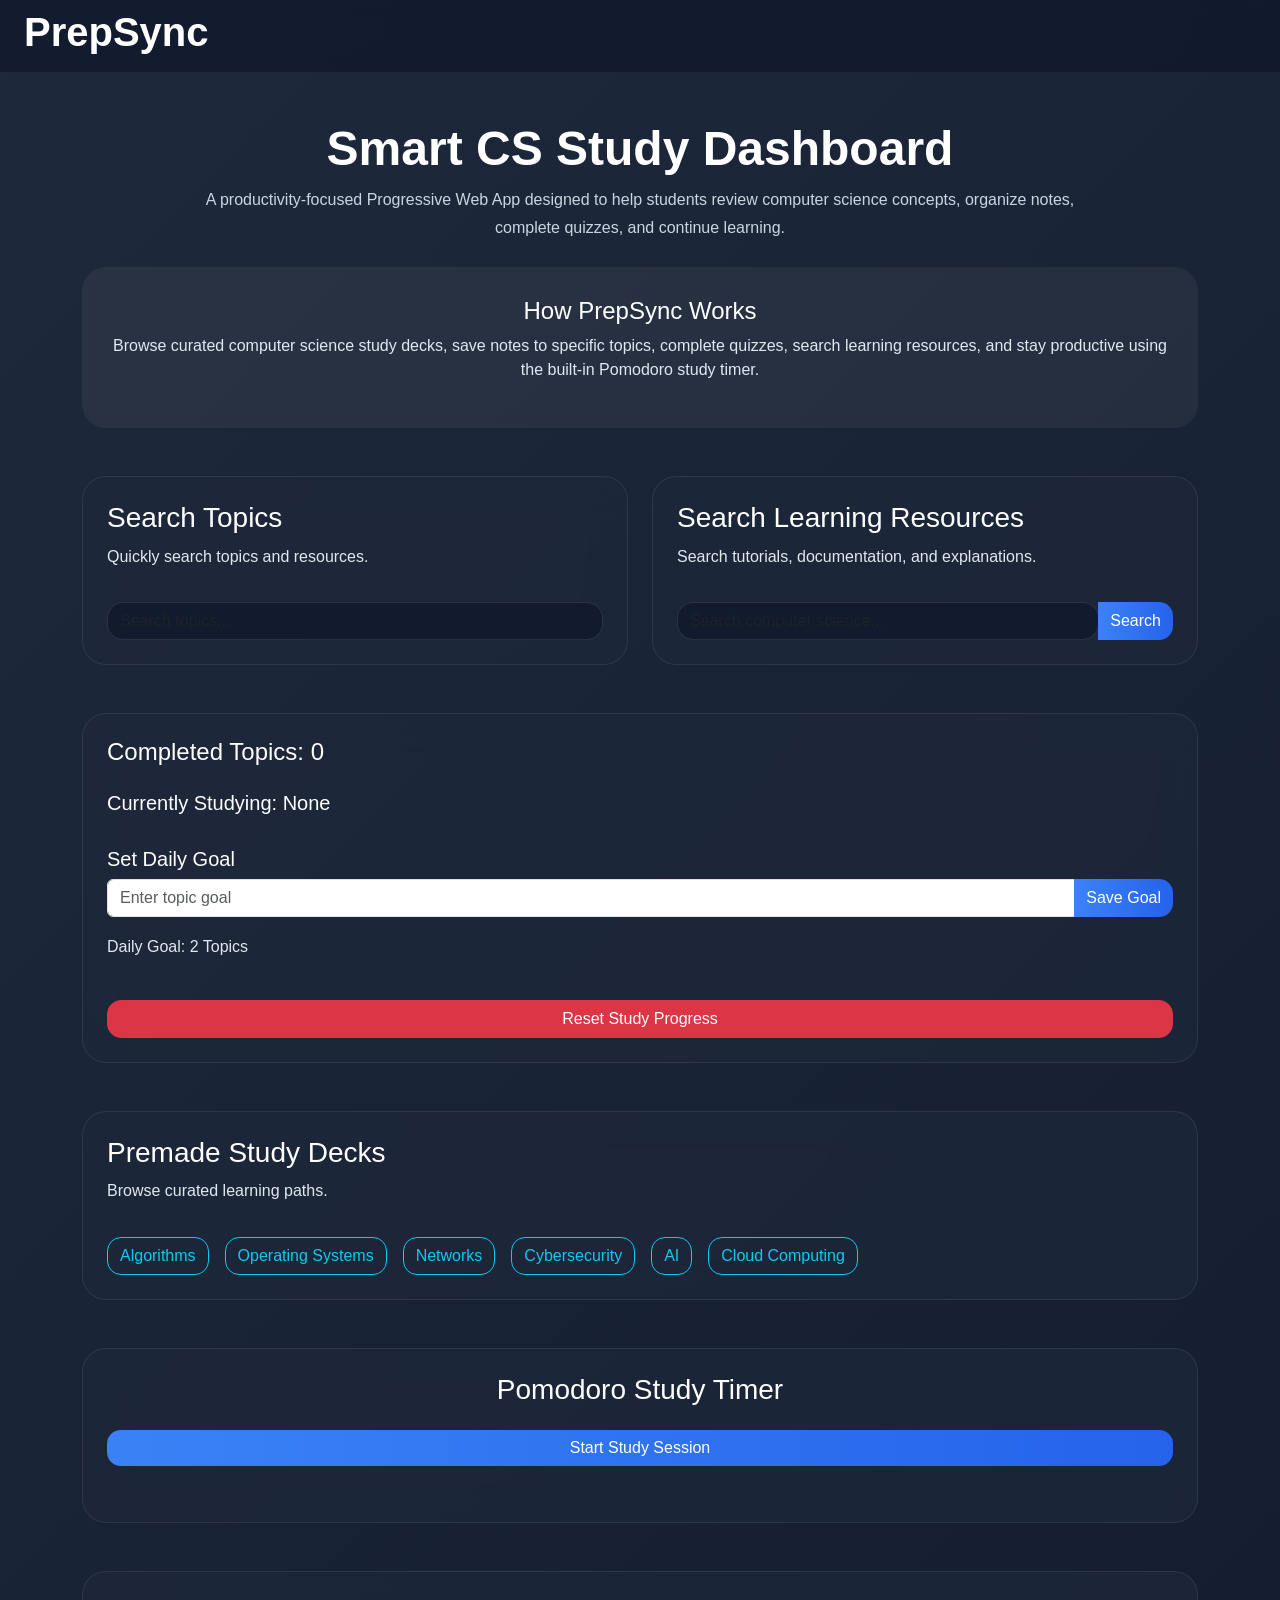
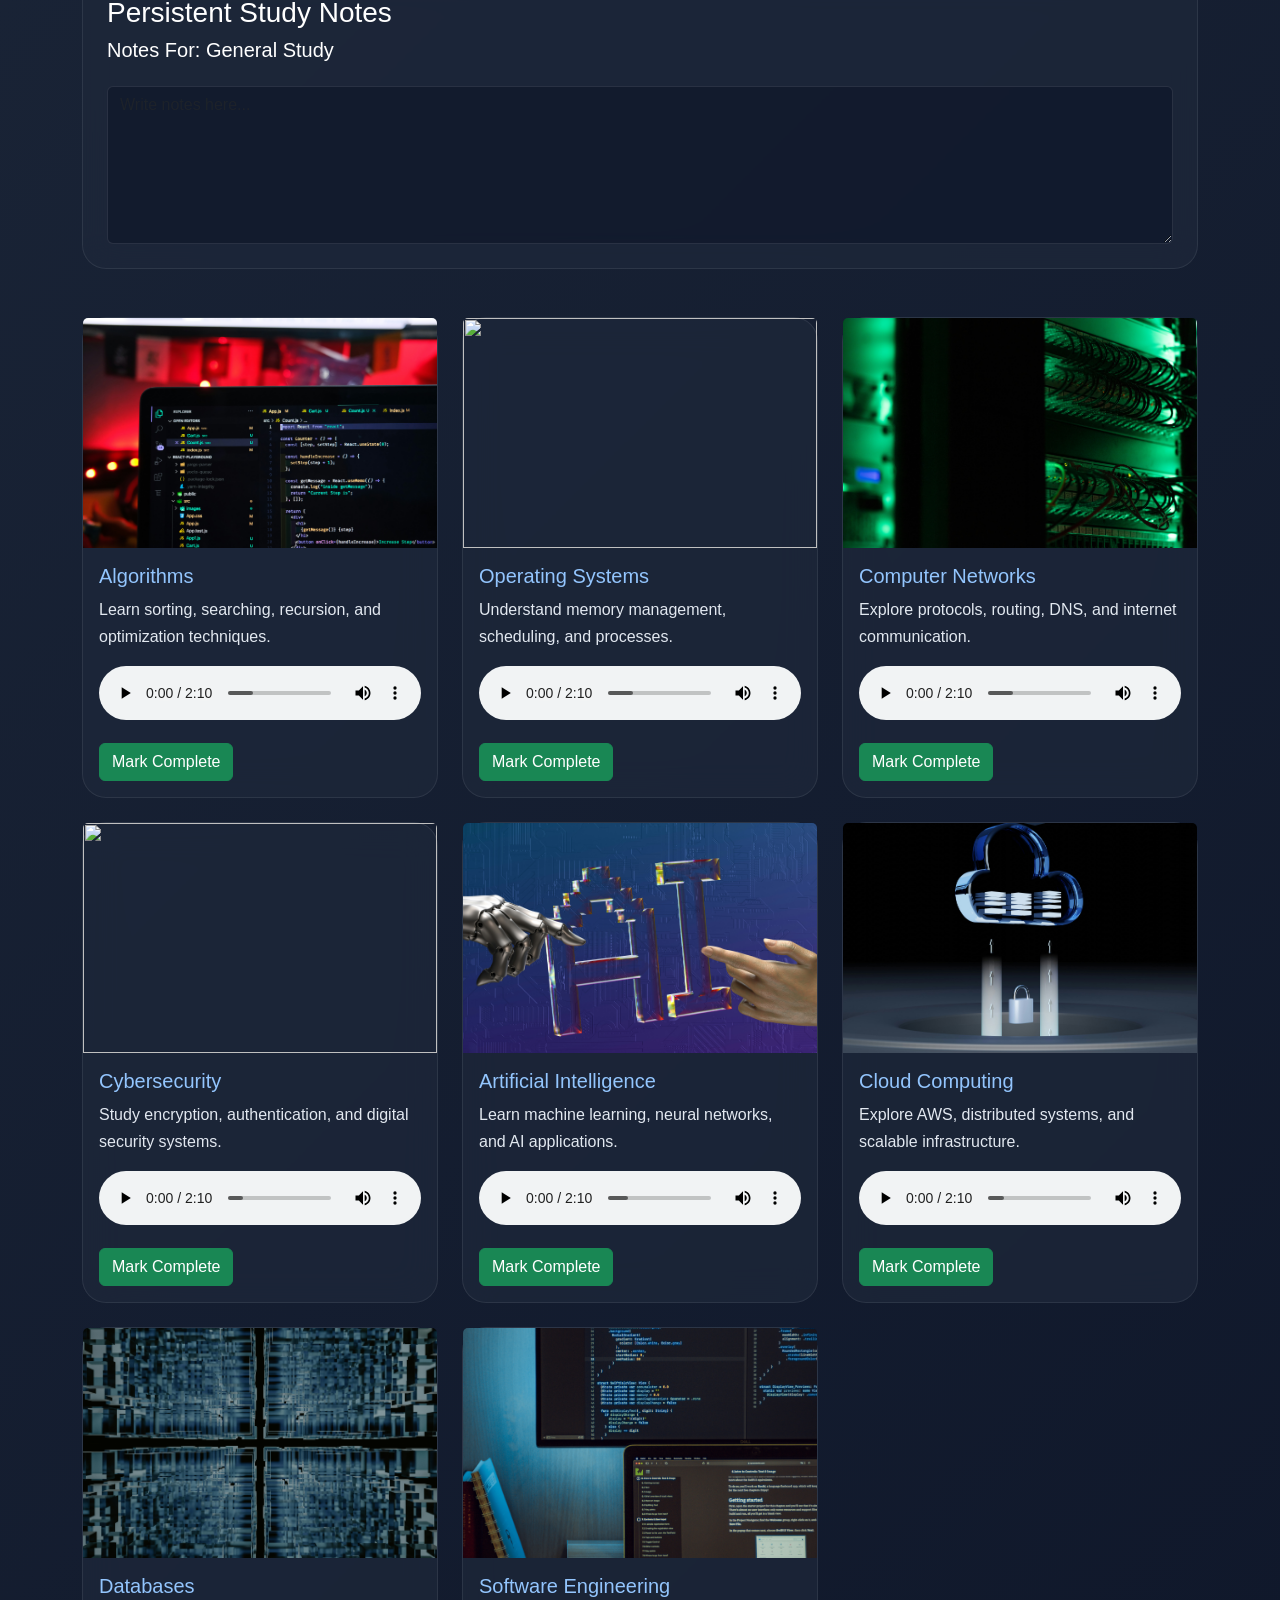
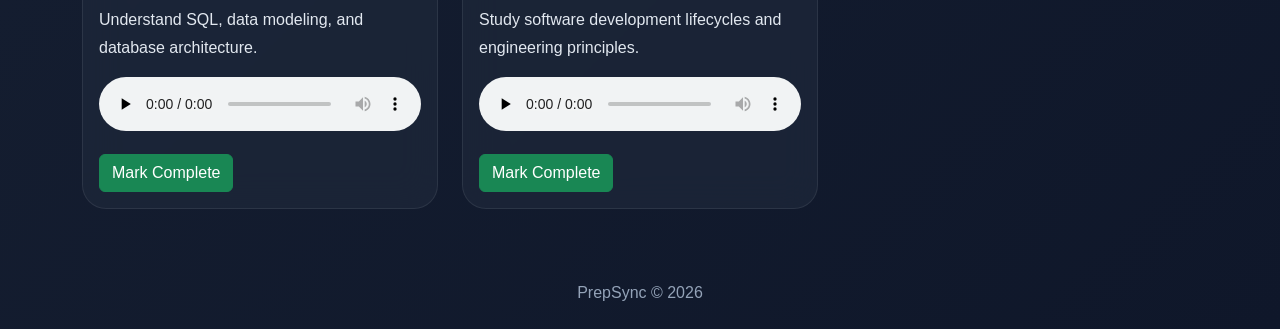
==== commit faff481d: "Updated manifest icon" ====
--- a/pwa-project/index.html
+++ b/pwa-project/index.html
@@ -5,17 +5,27 @@
 
   <meta charset="UTF-8">
 
-  <meta name="viewport"
-        content="width=device-width, initial-scale=1.0">
+  <meta
+    name="viewport"
+    content="width=device-width, initial-scale=1.0"
+  >
 
   <title>PrepSync</title>
 
-  <link rel="manifest" href="manifest.json">
-
-  <link href="https://cdn.jsdelivr.net/npm/bootstrap@5.3.3/dist/css/bootstrap.min.css"
-        rel="stylesheet">
-
-  <link rel="stylesheet" href="style.css">
+  <link
+    rel="manifest"
+    href="manifest.json"
+  >
+
+  <link
+    href="https://cdn.jsdelivr.net/npm/bootstrap@5.3.3/dist/css/bootstrap.min.css"
+    rel="stylesheet"
+  >
+
+  <link
+    rel="stylesheet"
+    href="style.css"
+  >
 
 </head>
 
@@ -25,7 +35,7 @@
 
   <nav class="navbar navbar-dark px-4">
 
-    <h1 class="text-light">
+    <h1>
 
       PrepSync
 
@@ -35,7 +45,7 @@
 
   <!-- MAIN -->
 
-  <div class="container mt-4">
+  <div class="container mt-5">
 
     <!-- HERO -->
 
@@ -49,15 +59,13 @@
 
       <p class="hero-text">
 
-        A productivity-focused Progressive Web App designed
-        to help students review computer science concepts,
-        organize notes, test understanding, and continue
-        learning through interactive study tools.
+        A productivity-focused Progressive Web App
+        designed to help students review computer
+        science concepts, organize notes,
+        complete quizzes, and continue learning.
 
       </p>
 
-      <!-- HOW BOX -->
-
       <div class="how-box mt-4">
 
         <h4>
@@ -69,9 +77,11 @@
         <p>
 
           Browse curated computer science study decks,
-          save notes to specific topics, complete quizzes,
-          search learning resources, and stay productive
-          using the built-in Pomodoro study timer.
+          save notes to specific topics,
+          complete quizzes,
+          search learning resources,
+          and stay productive using the
+          built-in Pomodoro study timer.
 
         </p>
 
@@ -79,7 +89,7 @@
 
     </div>
 
-    <!-- TOP DASHBOARD GRID -->
+    <!-- TOP GRID -->
 
     <div class="row g-4 mb-5">
 
@@ -95,9 +105,9 @@
 
           </h3>
 
-          <p class="card-text">
-
-            Quickly search study topics and resources.
+          <p>
+
+            Quickly search topics and resources.
 
           </p>
 
@@ -124,9 +134,10 @@
 
           </h3>
 
-          <p class="card-text">
-
-            Search tutorials, documentation,
+          <p>
+
+            Search tutorials,
+            documentation,
             and explanations.
 
           </p>
@@ -167,17 +178,55 @@
 
       </h4>
 
-      <h5 id="currentTopic" class="mt-3">
+      <h5
+        id="currentTopic"
+        class="mt-3"
+      >
 
         Currently Studying: None
 
       </h5>
 
-      <h5 class="mt-2">
-
-        Daily Goal: Complete 2 Topics
-
-      </h5>
+      <!-- GOAL -->
+
+      <div class="mt-4">
+
+        <h5>
+
+          Set Daily Goal
+
+        </h5>
+
+        <div class="input-group mt-2">
+
+          <input
+            type="number"
+            id="goalInput"
+            class="form-control"
+            placeholder="Enter topic goal"
+          >
+
+          <button
+            class="btn btn-primary"
+            onclick="saveGoal()"
+          >
+
+            Save Goal
+
+          </button>
+
+        </div>
+
+        <p
+          class="mt-3"
+          id="goalText"
+        >
+
+          Daily Goal: 2 Topics
+
+        </p>
+
+      </div>
 
       <button
         class="btn btn-danger mt-4"
@@ -190,7 +239,7 @@
 
     </div>
 
-    <!-- DECKS -->
+    <!-- STUDY DECKS -->
 
     <div class="card p-4 mb-5">
 
@@ -200,7 +249,7 @@
 
       </h3>
 
-      <p class="card-text">
+      <p>
 
         Browse curated learning paths.
 
@@ -213,7 +262,7 @@
           onclick="openDeck('Algorithms')"
         >
 
-          Algorithms Deck
+          Algorithms
 
         </button>
 
@@ -222,7 +271,7 @@
           onclick="openDeck('Operating Systems')"
         >
 
-          Operating Systems Deck
+          Operating Systems
 
         </button>
 
@@ -231,7 +280,7 @@
           onclick="openDeck('Networks')"
         >
 
-          Networks Deck
+          Networks
 
         </button>
 
@@ -240,10 +289,28 @@
           onclick="openDeck('Cybersecurity')"
         >
 
-          Cybersecurity Deck
+          Cybersecurity
 
         </button>
 
+        <button
+          class="btn btn-outline-info"
+          onclick="openDeck('Artificial Intelligence')"
+        >
+
+          AI
+
+        </button>
+
+        <button
+          class="btn btn-outline-info"
+          onclick="openDeck('Cloud Computing')"
+        >
+
+          Cloud Computing
+
+        </button>
+
       </div>
 
     </div>
@@ -258,22 +325,19 @@
 
       </h3>
 
-      <p class="card-text">
-
-        Stay focused using structured 25-minute sessions.
-
-      </p>
-
       <button
-        class="btn btn-primary"
+        class="btn btn-primary mt-3"
         onclick="startTimer()"
       >
 
-        Start 25-Min Study Session
+        Start Study Session
 
       </button>
 
-      <h2 id="timer" class="mt-4"></h2>
+      <h2
+        id="timer"
+        class="mt-4"
+      ></h2>
 
     </div>
 
@@ -292,23 +356,17 @@
         Notes For: General Study
 
       </h5>
-
-      <p class="card-text">
-
-        Notes automatically save while you type.
-
-      </p>
 
       <textarea
         id="studyNotes"
-        class="form-control"
         rows="6"
+        class="form-control mt-3"
         placeholder="Write notes here..."
       ></textarea>
 
     </div>
 
-    <!-- LEARNING PANEL -->
+    <!-- DETAILS -->
 
     <div
       id="topicDetails"
@@ -328,21 +386,6 @@
         </h5>
 
         <p id="studySummary"></p>
-
-      </div>
-
-      <div class="mt-4">
-
-        <h5>
-
-          Difficulty Level
-
-        </h5>
-
-        <span
-          id="difficultyBadge"
-          class="badge bg-primary p-2"
-        ></span>
 
       </div>
 
@@ -376,7 +419,7 @@
             target="_blank"
           >
 
-            Watch YouTube Tutorials
+            Watch Tutorials
 
           </a>
 
@@ -386,7 +429,7 @@
             target="_blank"
           >
 
-            Search Google Resources
+            Google Resources
 
           </a>
 
@@ -396,7 +439,7 @@
             target="_blank"
           >
 
-            Read Wikipedia Overview
+            Wikipedia Overview
 
           </a>
 
@@ -443,26 +486,27 @@
 
       </div>
 
-      <h5 class="mt-4" id="quizResult"></h5>
+      <h5
+        class="mt-4"
+        id="quizResult"
+      ></h5>
 
     </div>
 
     <!-- TOPICS -->
 
-    <div class="row"
-         id="topicsContainer">
-
-    </div>
+    <div
+      class="row"
+      id="topicsContainer"
+    ></div>
 
   </div>
 
-  <!-- FOOTER -->
-
-  <footer class="text-center mt-5 mb-3">
+  <footer class="text-center mt-5 mb-4">
 
     <p>
 
-      PrepSync © 2026 | Built by Mannal Khan
+      PrepSync © 2026
 
     </p>
 
--- a/pwa-project/style.css
+++ b/pwa-project/style.css
@@ -1,21 +1,42 @@
 body {
 
-  background-color: #0f172a;
+  background:
+    linear-gradient(
+      135deg,
+      #1e293b,
+      #0f172a
+    );
 
   color: white;
 
-  font-family: Arial, sans-serif;
+  font-family: 'Segoe UI', sans-serif;
+
+  min-height: 100vh;
 
 }
 
 .navbar {
 
   background:
-    linear-gradient(
-      to right,
-      #111827,
-      #1e293b
-    );
+    rgba(15,23,42,0.7);
+
+  backdrop-filter: blur(12px);
+
+}
+
+.navbar h1 {
+
+  font-weight: 700;
+
+}
+
+h1,
+h2,
+h3,
+h4,
+h5 {
+
+  color: white !important;
 
 }
 
@@ -23,15 +44,13 @@
 
   font-size: 3rem;
 
-  font-weight: bold;
-
-  color: white;
+  font-weight: 700;
 
 }
 
 .hero-text {
 
-  color: #e2e8f0;
+  color: #cbd5e1;
 
   max-width: 900px;
 
@@ -44,47 +63,31 @@
 .how-box {
 
   background:
-    linear-gradient(
-      to right,
-      #1e293b,
-      #172554
-    );
+    rgba(255,255,255,0.05);
 
-  padding: 25px;
+  padding: 30px;
 
-  border-radius: 20px;
-
-}
-
-.how-box h4 {
-
-  color: #60a5fa;
+  border-radius: 24px;
 
 }
 
 .how-box p {
 
-  color: #f8fafc;
-
-  line-height: 1.8;
+  color: #e2e8f0;
 
 }
 
 .card {
 
-  background-color: #1e293b;
+  background:
+    rgba(30,41,59,0.7) !important;
 
-  border: none;
+  border:
+    1px solid rgba(255,255,255,0.08);
 
-  border-radius: 20px;
+  border-radius: 24px;
 
-  box-shadow:
-    0px 5px 20px rgba(0,0,0,0.3);
-
-  overflow: hidden;
-
-  transition:
-    transform 0.3s ease;
+  backdrop-filter: blur(18px);
 
 }
 
@@ -92,68 +95,88 @@
 
   transform: translateY(-5px);
 
+  transition: 0.3s ease;
+
 }
 
 .card img {
 
-  height: 220px;
+  height: 230px;
 
   object-fit: cover;
 
 }
 
-.card-body h5 {
+.card p,
+#detailDescription,
+#studySummary,
+#studyTip,
+#quizQuestion {
 
-  color: #60a5fa;
-
-  font-weight: bold;
-
-}
-
-.card-body p,
-.card-text,
-#detailDescription,
-#quizQuestion,
-#studyTip,
-#studySummary {
-
-  color: #f8fafc !important;
+  color: #e2e8f0 !important;
 
   line-height: 1.7;
 
 }
 
-textarea {
+.card-body h5 {
 
-  background-color: #0f172a !important;
-
-  color: white !important;
-
-  border: 1px solid #475569 !important;
-
-}
-
-textarea::placeholder {
-
-  color: #94a3b8;
+  color: #93c5fd !important;
 
 }
 
 #searchInput,
-#resourceSearch {
+#resourceSearch,
+textarea {
 
-  background-color: #0f172a;
+  background:
+    rgba(15,23,42,0.7) !important;
 
-  color: white;
+  color: white !important;
 
-  border: 2px solid #3b82f6;
+  border:
+    1px solid rgba(255,255,255,0.1) !important;
+
+  border-radius: 16px;
 
 }
 
-#searchInput::placeholder,
-#resourceSearch::placeholder {
+textarea {
 
-  color: #94a3b8;
+  padding: 15px;
+
+}
+
+.btn-primary {
+
+  background:
+    linear-gradient(
+      to right,
+      #3b82f6,
+      #2563eb
+    ) !important;
+
+  border: none;
+
+  border-radius: 14px;
+
+}
+
+.btn-danger,
+.btn-outline-info {
+
+  border-radius: 14px;
+
+}
+
+.dashboard {
+
+  background:
+    linear-gradient(
+      to right,
+      rgba(59,130,246,0.12),
+      rgba(147,197,253,0.05)
+    );
 
 }
 
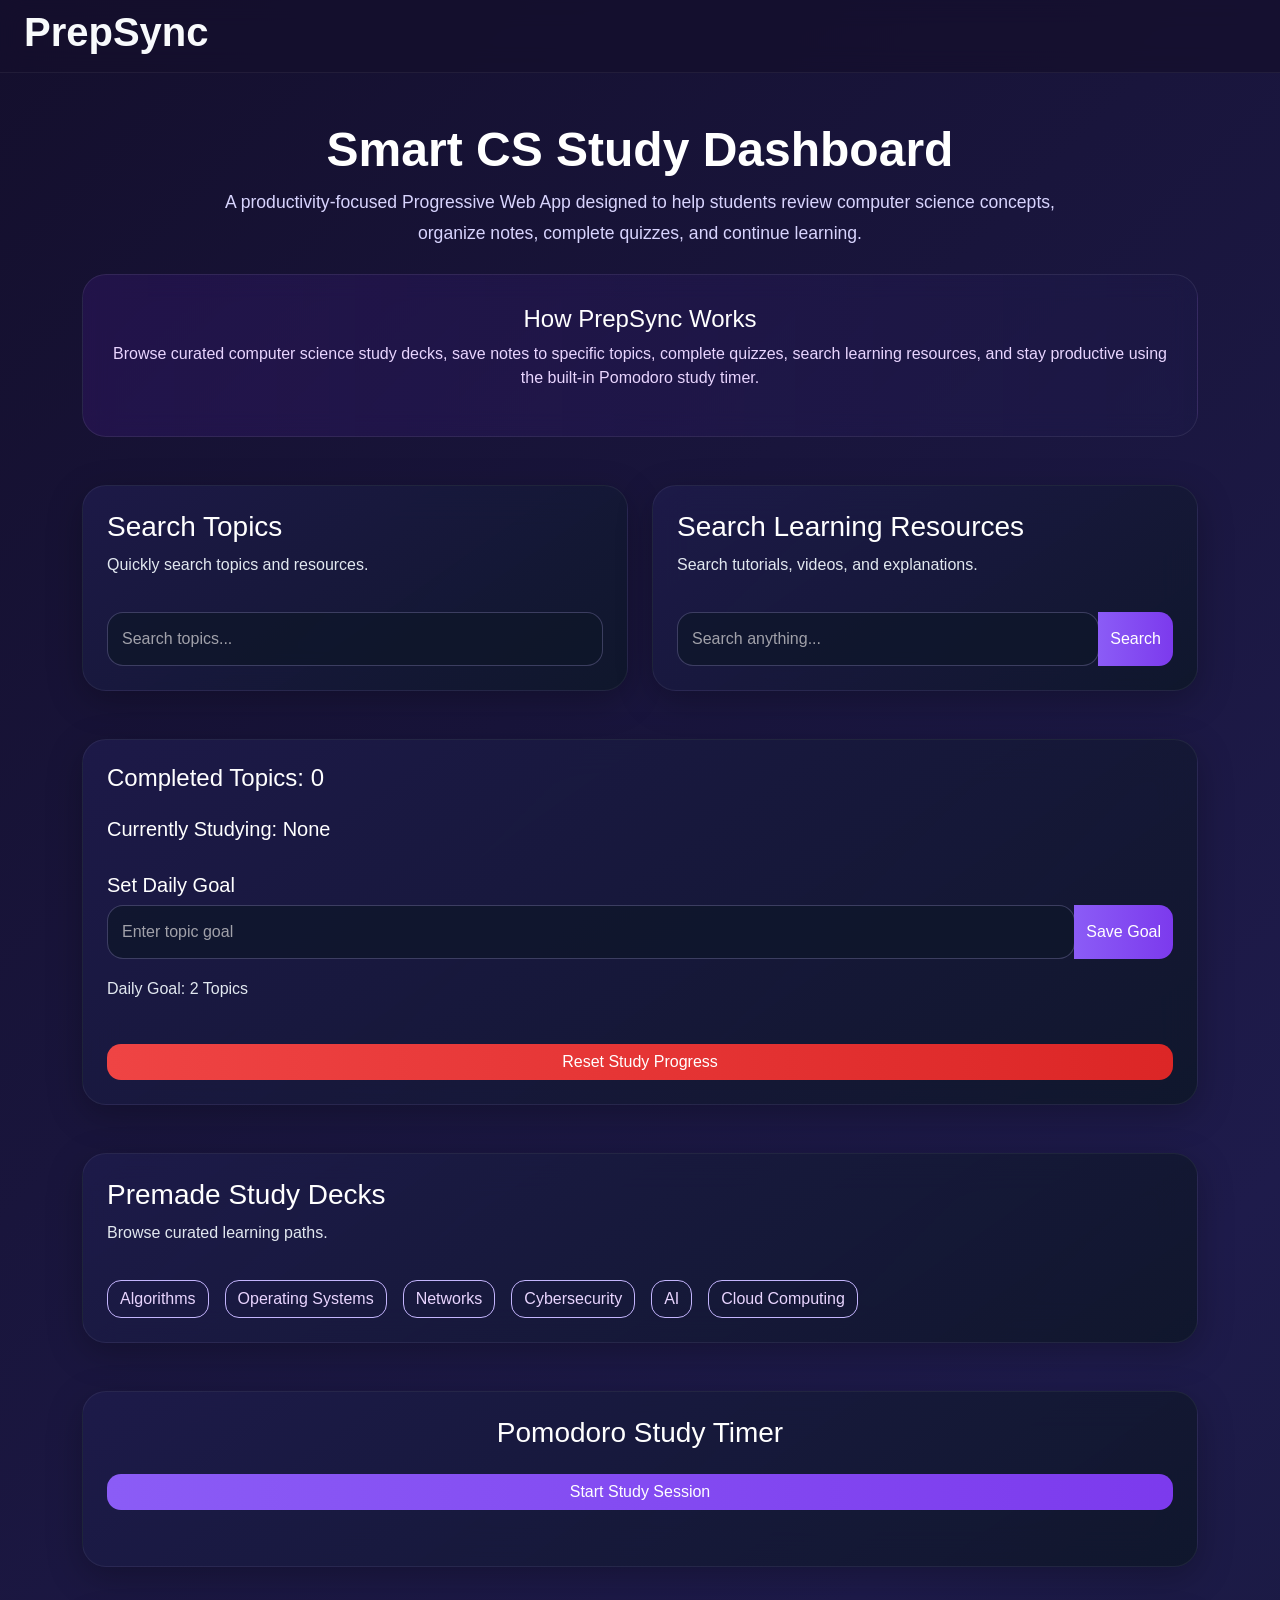
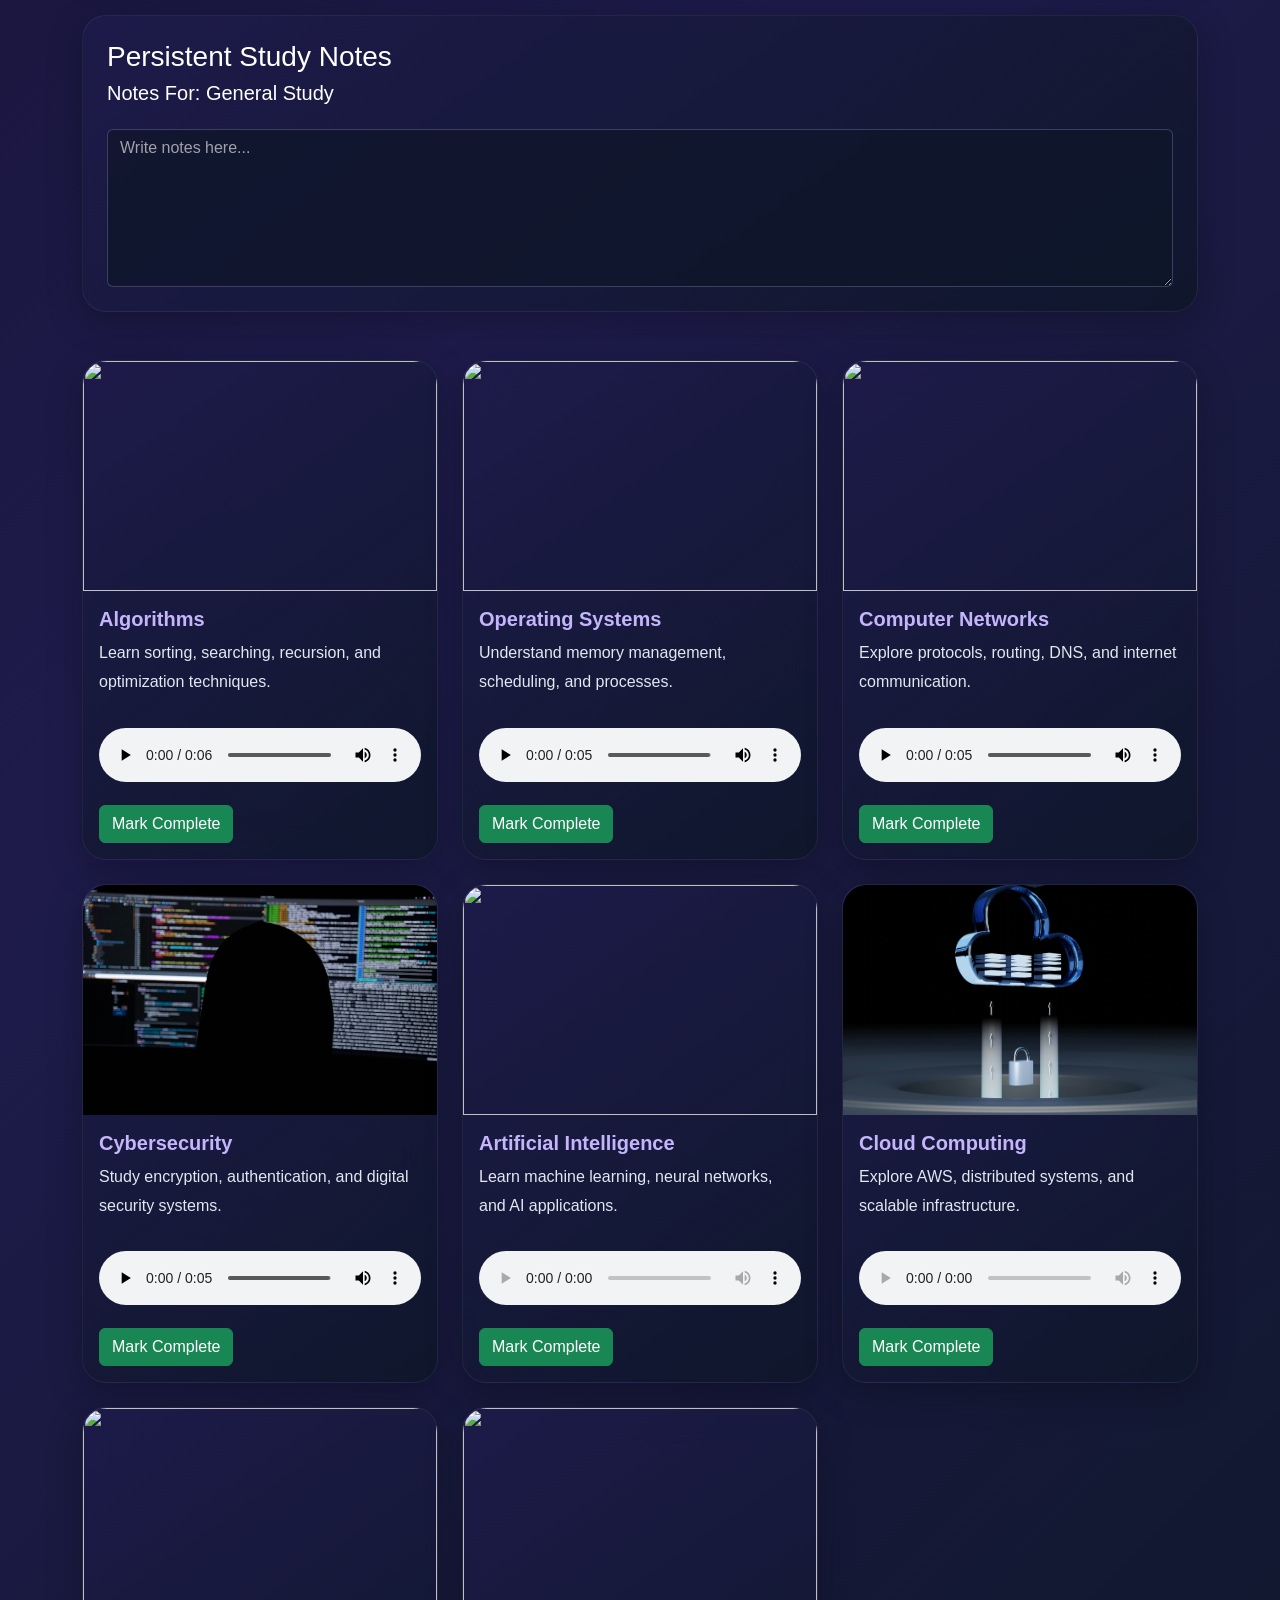
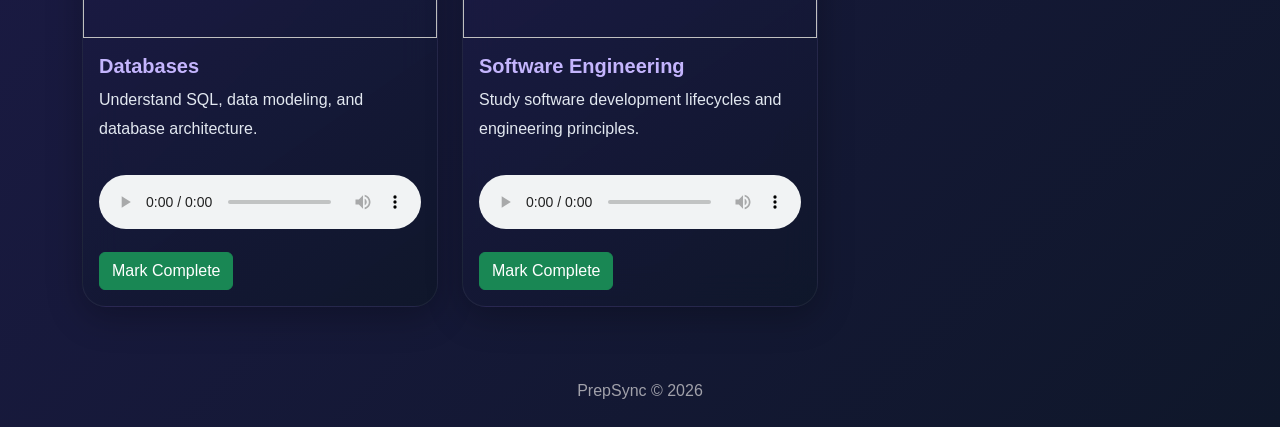
==== commit 42464187: "Final PrepSync build" ====
--- a/pwa-project/index.html
+++ b/pwa-project/index.html
@@ -11,6 +11,12 @@
   >
 
   <title>PrepSync</title>
+
+  <link
+    rel="icon"
+    type="image/png"
+    href="images/icon.png"
+  >
 
   <link
     rel="manifest"
@@ -137,7 +143,7 @@
           <p>
 
             Search tutorials,
-            documentation,
+            videos,
             and explanations.
 
           </p>
@@ -148,7 +154,7 @@
               type="text"
               id="resourceSearch"
               class="form-control"
-              placeholder="Search computer science..."
+              placeholder="Search anything..."
             >
 
             <button
@@ -165,6 +171,72 @@
         </div>
 
       </div>
+
+    </div>
+
+    <!-- RESOURCE PANEL -->
+
+    <div
+      id="resourcePanel"
+      class="card p-4 mb-5 d-none"
+    >
+
+      <div class="d-flex justify-content-between align-items-center">
+
+        <h3>
+
+          Learning Resources
+
+        </h3>
+
+        <button
+          class="btn btn-danger"
+          onclick="closeResources()"
+        >
+
+          Close
+
+        </button>
+
+      </div>
+
+      <div class="d-flex gap-2 flex-wrap mt-3 mb-4">
+
+        <button
+          class="btn btn-outline-info"
+          onclick="showGoogle()"
+        >
+
+          Google
+
+        </button>
+
+        <button
+          class="btn btn-outline-danger"
+          onclick="showYouTube()"
+        >
+
+          YouTube
+
+        </button>
+
+        <button
+          class="btn btn-outline-light"
+          onclick="showWikipedia()"
+        >
+
+          Wikipedia
+
+        </button>
+
+      </div>
+
+      <iframe
+        id="resourceFrame"
+        width="100%"
+        height="700"
+        style="border:none; border-radius:20px;"
+      ></iframe>
 
     </div>
 
@@ -239,7 +311,7 @@
 
     </div>
 
-    <!-- STUDY DECKS -->
+    <!-- DECKS -->
 
     <div class="card p-4 mb-5">
 
@@ -259,7 +331,7 @@
 
         <button
           class="btn btn-outline-info"
-          onclick="openDeck('Algorithms')"
+          onclick="openDeckModal('Algorithms')"
         >
 
           Algorithms
@@ -268,7 +340,7 @@
 
         <button
           class="btn btn-outline-info"
-          onclick="openDeck('Operating Systems')"
+          onclick="openDeckModal('Operating Systems')"
         >
 
           Operating Systems
@@ -277,7 +349,7 @@
 
         <button
           class="btn btn-outline-info"
-          onclick="openDeck('Networks')"
+          onclick="openDeckModal('Networks')"
         >
 
           Networks
@@ -286,7 +358,7 @@
 
         <button
           class="btn btn-outline-info"
-          onclick="openDeck('Cybersecurity')"
+          onclick="openDeckModal('Cybersecurity')"
         >
 
           Cybersecurity
@@ -295,7 +367,7 @@
 
         <button
           class="btn btn-outline-info"
-          onclick="openDeck('Artificial Intelligence')"
+          onclick="openDeckModal('Artificial Intelligence')"
         >
 
           AI
@@ -304,12 +376,60 @@
 
         <button
           class="btn btn-outline-info"
-          onclick="openDeck('Cloud Computing')"
+          onclick="openDeckModal('Cloud Computing')"
         >
 
           Cloud Computing
 
         </button>
+
+      </div>
+
+    </div>
+
+    <!-- MODAL -->
+
+    <div
+      class="modal fade"
+      id="deckModal"
+      tabindex="-1"
+    >
+
+      <div class="modal-dialog modal-lg modal-dialog-centered">
+
+        <div class="modal-content bg-dark text-light">
+
+          <div class="modal-header border-secondary">
+
+            <h3 id="deckModalTitle"></h3>
+
+            <button
+              type="button"
+              class="btn-close btn-close-white"
+              data-bs-dismiss="modal"
+            ></button>
+
+          </div>
+
+          <div class="modal-body">
+
+            <p id="deckModalDescription"></p>
+
+            <div class="mt-4">
+
+              <h5>
+
+                Recommended Topics
+
+              </h5>
+
+              <ul id="deckTopics"></ul>
+
+            </div>
+
+          </div>
+
+        </div>
 
       </div>
 
@@ -366,7 +486,7 @@
 
     </div>
 
-    <!-- DETAILS -->
+    <!-- TOPIC DETAILS -->
 
     <div
       id="topicDetails"
@@ -401,52 +521,6 @@
 
       </div>
 
-      <!-- LINKS -->
-
-      <div class="mt-4">
-
-        <h5>
-
-          Continue Learning
-
-        </h5>
-
-        <div class="d-grid gap-2 mt-3">
-
-          <a
-            id="youtubeLink"
-            class="btn btn-danger"
-            target="_blank"
-          >
-
-            Watch Tutorials
-
-          </a>
-
-          <a
-            id="googleLink"
-            class="btn btn-info"
-            target="_blank"
-          >
-
-            Google Resources
-
-          </a>
-
-          <a
-            id="wikiLink"
-            class="btn btn-secondary"
-            target="_blank"
-          >
-
-            Wikipedia Overview
-
-          </a>
-
-        </div>
-
-      </div>
-
     </div>
 
     <!-- QUIZ -->
@@ -514,6 +588,8 @@
 
   <script src="app.js"></script>
 
+  <script src="https://cdn.jsdelivr.net/npm/bootstrap@5.3.3/dist/js/bootstrap.bundle.min.js"></script>
+
 </body>
 
 </html>
--- a/pwa-project/style.css
+++ b/pwa-project/style.css
@@ -3,7 +3,8 @@
   background:
     linear-gradient(
       135deg,
-      #1e293b,
+      #140f2d,
+      #1e1b4b,
       #0f172a
     );
 
@@ -15,20 +16,29 @@
 
 }
 
+/* NAVBAR */
+
 .navbar {
 
   background:
-    rgba(15,23,42,0.7);
+    rgba(20,15,45,0.75);
 
   backdrop-filter: blur(12px);
 
+  border-bottom:
+    1px solid rgba(255,255,255,0.06);
+
 }
 
 .navbar h1 {
 
   font-weight: 700;
 
-}
+  color: #f8fafc !important;
+
+}
+
+/* HEADINGS */
 
 h1,
 h2,
@@ -36,7 +46,7 @@
 h4,
 h5 {
 
-  color: white !important;
+  color: #ffffff !important;
 
 }
 
@@ -50,7 +60,7 @@
 
 .hero-text {
 
-  color: #cbd5e1;
+  color: #d8d4fe;
 
   max-width: 900px;
 
@@ -58,46 +68,74 @@
 
   line-height: 1.8;
 
-}
+  font-size: 1.1rem;
+
+}
+
+/* HOW BOX */
 
 .how-box {
 
   background:
-    rgba(255,255,255,0.05);
+    linear-gradient(
+      to right,
+      rgba(91,33,182,0.18),
+      rgba(30,27,75,0.35)
+    );
+
+  border:
+    1px solid rgba(255,255,255,0.08);
+
+  border-radius: 24px;
 
   padding: 30px;
 
+  backdrop-filter: blur(12px);
+
+}
+
+.how-box p {
+
+  color: #e9d5ff;
+
+}
+
+/* CARDS */
+
+.card {
+
+  background:
+    linear-gradient(
+      145deg,
+      rgba(30,27,75,0.85),
+      rgba(15,23,42,0.9)
+    ) !important;
+
+  border:
+    1px solid rgba(255,255,255,0.06);
+
   border-radius: 24px;
 
-}
-
-.how-box p {
-
-  color: #e2e8f0;
-
-}
-
-.card {
-
-  background:
-    rgba(30,41,59,0.7) !important;
-
-  border:
-    1px solid rgba(255,255,255,0.08);
-
-  border-radius: 24px;
-
   backdrop-filter: blur(18px);
 
+  box-shadow:
+    0px 10px 35px rgba(0,0,0,0.25);
+
+  transition:
+    all 0.3s ease;
+
 }
 
 .card:hover {
 
   transform: translateY(-5px);
 
-  transition: 0.3s ease;
-
-}
+  box-shadow:
+    0px 15px 40px rgba(168,85,247,0.2);
+
+}
+
+/* IMAGES */
 
 .card img {
 
@@ -105,7 +143,13 @@
 
   object-fit: cover;
 
-}
+  border-top-left-radius: 24px;
+
+  border-top-right-radius: 24px;
+
+}
+
+/* TEXT */
 
 .card p,
 #detailDescription,
@@ -115,73 +159,194 @@
 
   color: #e2e8f0 !important;
 
-  line-height: 1.7;
+  line-height: 1.8;
 
 }
 
 .card-body h5 {
 
-  color: #93c5fd !important;
-
-}
+  color: #c4b5fd !important;
+
+  font-weight: 700;
+
+}
+
+/* INPUTS */
 
 #searchInput,
 #resourceSearch,
+textarea,
+#goalInput {
+
+  background:
+    rgba(15,23,42,0.75) !important;
+
+  color: white !important;
+
+  border:
+    1px solid rgba(196,181,253,0.25) !important;
+
+  border-radius: 16px;
+
+  padding: 14px;
+
+}
+
 textarea {
 
-  background:
-    rgba(15,23,42,0.7) !important;
+  min-height: 220px;
+
+}
+
+#searchInput::placeholder,
+#resourceSearch::placeholder,
+textarea::placeholder,
+#goalInput::placeholder {
+
+  color: #a1a1aa !important;
+
+}
+
+/* BUTTONS */
+
+.btn-primary {
+
+  background:
+    linear-gradient(
+      to right,
+      #8b5cf6,
+      #7c3aed
+    ) !important;
+
+  border: none;
+
+  border-radius: 14px;
+
+}
+
+.btn-danger {
+
+  border-radius: 14px;
+
+  background:
+    linear-gradient(
+      to right,
+      #ef4444,
+      #dc2626
+    );
+
+  border: none;
+
+}
+
+.btn-outline-info {
+
+  border-radius: 14px;
+
+  border:
+    1px solid #c4b5fd;
+
+  color: #e9d5ff;
+
+}
+
+.btn-outline-info:hover {
+
+  background:
+    rgba(168,85,247,0.2);
+
+  color: white;
+
+}
+
+/* DASHBOARD */
+
+.dashboard {
+
+  background:
+    linear-gradient(
+      to right,
+      rgba(91,33,182,0.2),
+      rgba(30,27,75,0.4)
+    );
+
+}
+
+/* ALERTS */
+
+.alert-warning {
+
+  background:
+    rgba(91,33,182,0.18) !important;
+
+  border:
+    1px solid rgba(196,181,253,0.15);
 
   color: white !important;
 
-  border:
-    1px solid rgba(255,255,255,0.1) !important;
-
-  border-radius: 16px;
-
-}
-
-textarea {
-
-  padding: 15px;
-
-}
-
-.btn-primary {
-
-  background:
-    linear-gradient(
-      to right,
-      #3b82f6,
-      #2563eb
+}
+
+.alert-warning h5,
+.alert-warning p {
+
+  color: #f8fafc !important;
+
+}
+
+.alert-info {
+
+  background:
+    rgba(59,130,246,0.12) !important;
+
+  border:
+    1px solid rgba(147,197,253,0.18);
+
+}
+
+.alert-info h5,
+.alert-info p {
+
+  color: #f8fafc !important;
+
+}
+
+/* MODAL */
+
+.modal-content {
+
+  border-radius: 24px;
+
+  background:
+    linear-gradient(
+      145deg,
+      #1e1b4b,
+      #0f172a
     ) !important;
 
-  border: none;
-
-  border-radius: 14px;
-
-}
-
-.btn-danger,
-.btn-outline-info {
-
-  border-radius: 14px;
-
-}
-
-.dashboard {
-
-  background:
-    linear-gradient(
-      to right,
-      rgba(59,130,246,0.12),
-      rgba(147,197,253,0.05)
-    );
-
-}
+}
+
+/* IFRAME */
+
+iframe {
+
+  background: white;
+
+}
+
+/* FOOTER */
 
 footer {
 
-  color: #94a3b8;
+  color: #a1a1aa;
+
+}
+
+/* AUDIO */
+
+audio {
+
+  margin-top: 15px;
+
+  width: 100%;
 
 }
